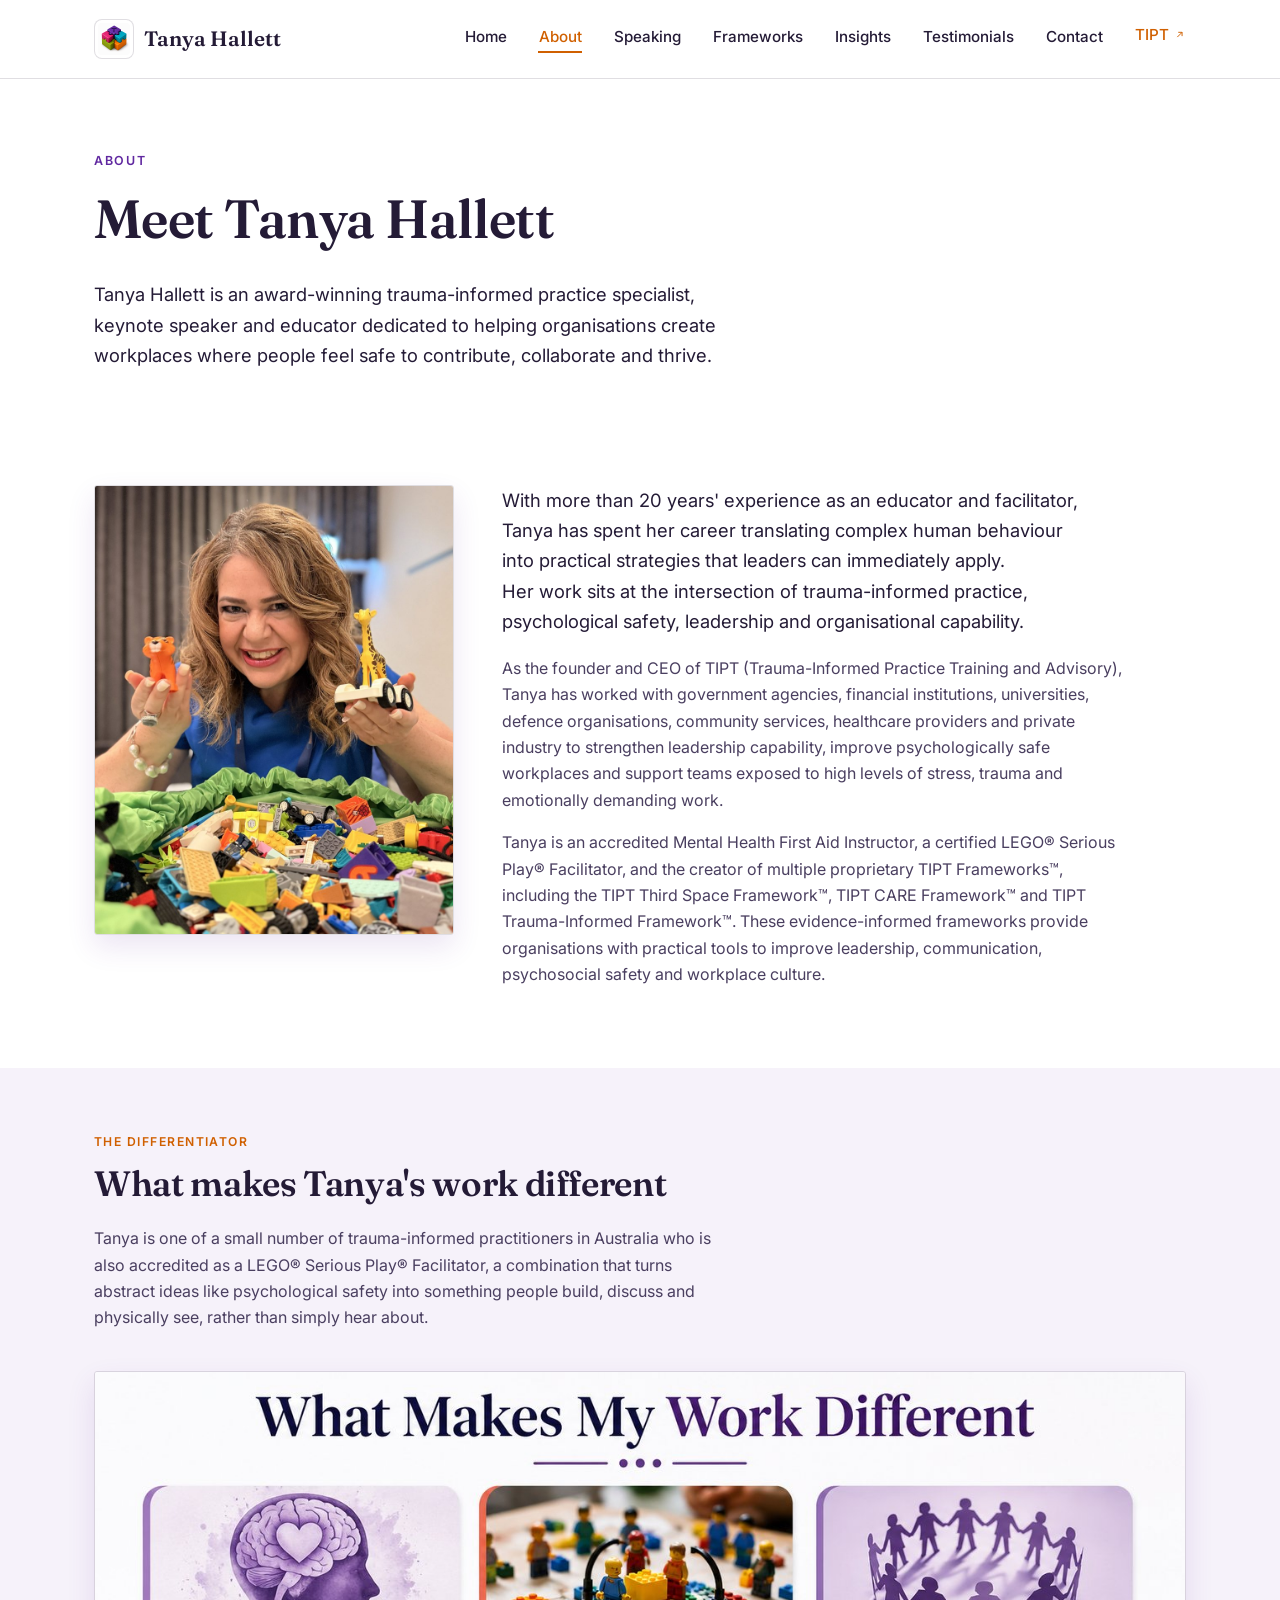
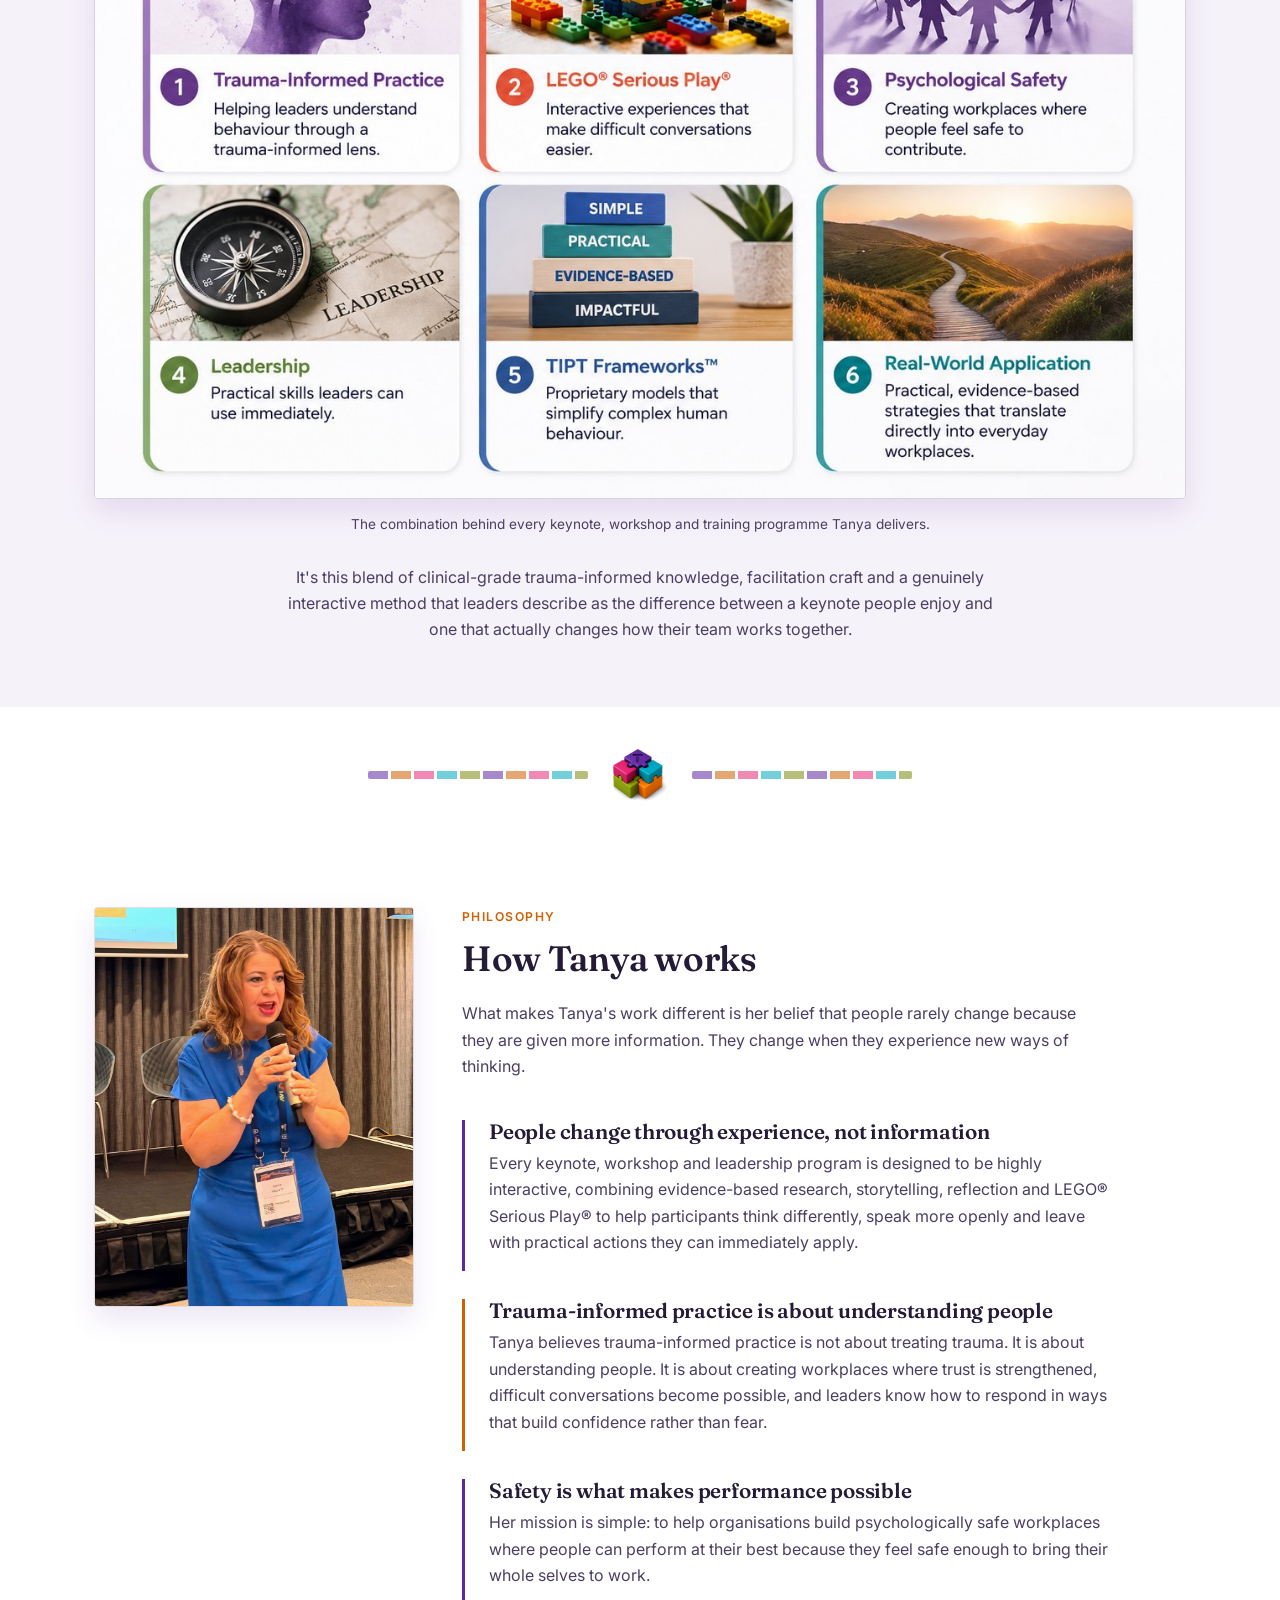
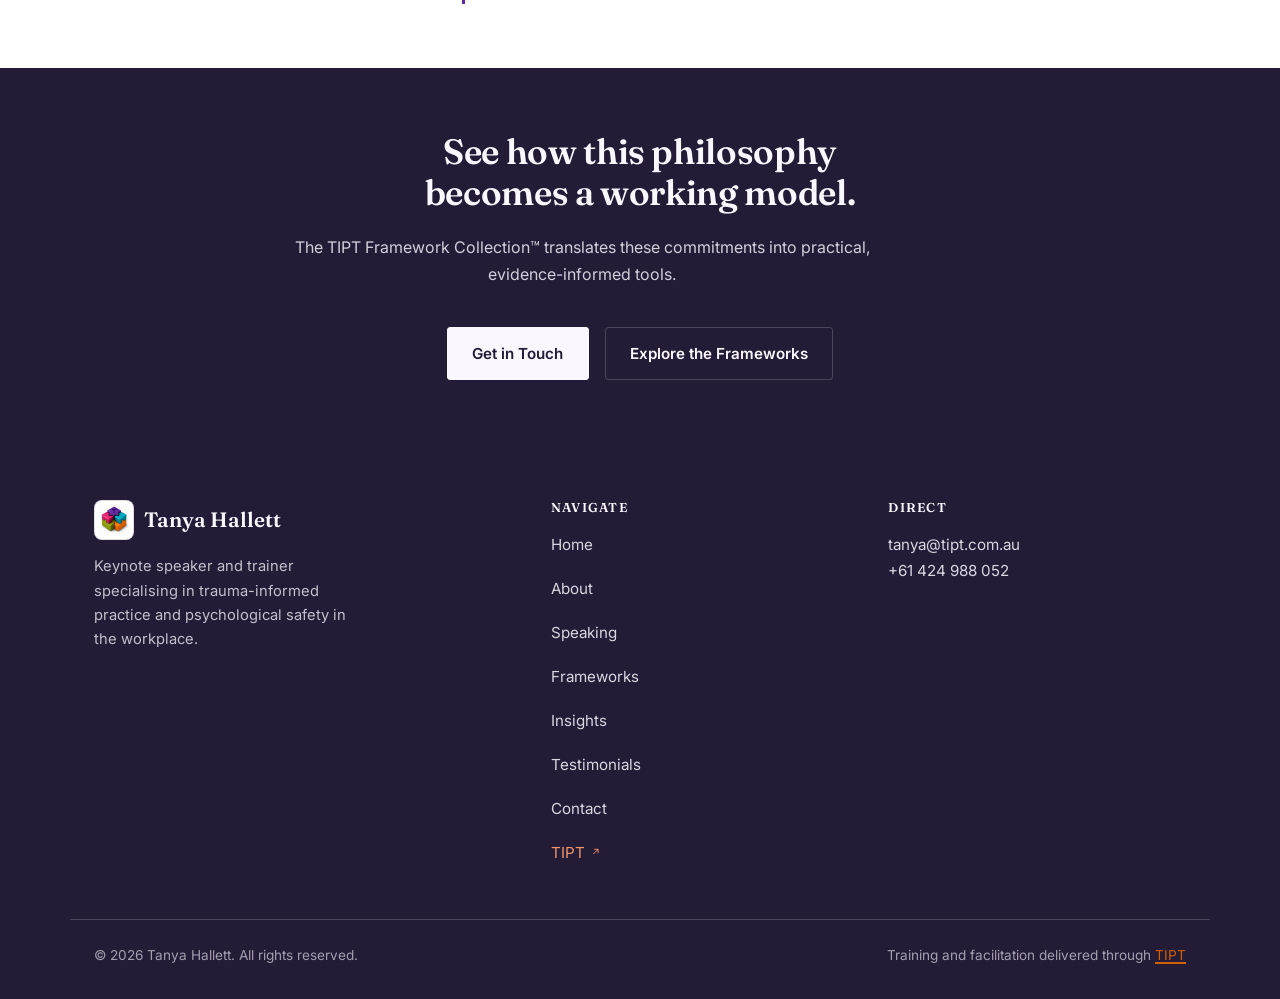
==== about.html @ c02bcf44 "Rename stylesheet to bust Cloudflare's edge cache reliably The ?v=N query-string cache-busting wasn'" ====
<!doctype html>
<html lang="en-AU">
<head>
<meta charset="UTF-8">
<meta name="viewport" content="width=device-width, initial-scale=1">
<title>About Tanya Hallett | Founder of TIPT Frameworks™</title>
<meta name="description" content="Meet Tanya Hallett, an award-winning trauma-informed practice specialist, keynote speaker and founder of TIPT (Trauma-Informed Practice Training and Advisory).">
<link rel="preconnect" href="https://fonts.googleapis.com">
<link rel="preconnect" href="https://fonts.gstatic.com" crossorigin>
<link href="https://fonts.googleapis.com/css2?family=Fraunces:opsz,wght@9..144,400;9..144,500;9..144,600;9..144,700&family=Inter:wght@400;500;600;700&display=swap" rel="stylesheet">
<link rel="stylesheet" href="css/style-v4.css">
</head>
<body>
<a class="skip-link" href="#main">Skip to main content</a>

<header class="site-header">
  <div class="container header-inner">
    <a href="index.html" class="logo">
      <img src="images/logo.png" alt="TIPT Frameworks logo" class="logo-mark" width="40" height="40">
      Tanya Hallett
    </a>
    <button class="nav-toggle" aria-expanded="false" aria-controls="primary-nav" aria-label="Toggle navigation menu">
      <span></span><span></span><span></span>
    </button>
    <nav class="primary-nav" id="primary-nav" aria-label="Primary">
      <ul>
        <li><a href="index.html">Home</a></li>
        <li><a href="about.html" class="active" aria-current="page">About</a></li>
        <li><a href="speaking.html">Speaking</a></li>
        <li><a href="frameworks.html">Frameworks</a></li>
        <li><a href="insights.html">Insights</a></li>
        <li><a href="testimonials.html">Testimonials</a></li>
        <li><a href="contact.html">Contact</a></li>
        <li><a href="https://tipt.com.au" target="_blank" rel="noopener noreferrer" class="external-link">TIPT
          <svg viewBox="0 0 24 24" fill="none" stroke="currentColor" stroke-width="2" aria-hidden="true"><path d="M7 17 17 7M9 7h8v8"/></svg>
        </a></li>
      </ul>
    </nav>
  </div>
  <div class="nav-backdrop"></div>
</header>

<main id="main">

  <section class="hero" style="padding-bottom: 2rem;">
    <div class="container">
      <span class="hero-eyebrow">About</span>
      <h1>Meet Tanya Hallett</h1>
      <p class="lede">Tanya Hallett is an award-winning trauma-informed practice specialist, keynote speaker and educator dedicated to helping organisations create workplaces where people feel safe to contribute, collaborate and thrive.</p>
    </div>
  </section>

  <section class="block">
    <div class="container">
      <div class="bio-grid">
        <img src="images/tanya-playful-lego.jpg" alt="Tanya Hallett smiling while holding LEGO figures during a workshop" class="headshot-photo">
        <div>
          <p class="lede">With more than 20 years' experience as an educator and facilitator, Tanya has spent her career translating complex human behaviour into practical strategies that leaders can immediately apply. Her work sits at the intersection of trauma-informed practice, psychological safety, leadership and organisational capability.</p>
          <p>As the founder and CEO of TIPT (Trauma-Informed Practice Training and Advisory), Tanya has worked with government agencies, financial institutions, universities, defence organisations, community services, healthcare providers and private industry to strengthen leadership capability, improve psychologically safe workplaces and support teams exposed to high levels of stress, trauma and emotionally demanding work.</p>
          <p>Tanya is an accredited Mental Health First Aid Instructor, a certified LEGO&reg; Serious Play&reg; Facilitator, and the creator of multiple proprietary TIPT Frameworks&trade;, including the TIPT Third Space Framework&trade;, TIPT CARE Framework&trade; and TIPT Trauma-Informed Framework&trade;. These evidence-informed frameworks provide organisations with practical tools to improve leadership, communication, psychosocial safety and workplace culture.</p>
        </div>
      </div>
    </div>
  </section>

  <section class="block panel">
    <div class="container">
      <div class="section-head">
        <span class="kicker">The Differentiator</span>
        <h2>What makes Tanya's work different</h2>
        <p>Tanya is one of a small number of trauma-informed practitioners in Australia who is also accredited as a LEGO&reg; Serious Play&reg; Facilitator, a combination that turns abstract ideas like psychological safety into something people build, discuss and physically see, rather than simply hear about.</p>
      </div>
      <figure class="differentiator-figure">
        <img src="images/what-makes-my-work-different.jpg" alt="Six differentiators of Tanya's work: trauma-informed practice, LEGO Serious Play, psychological safety, leadership, TIPT Frameworks, and real-world application.">
        <figcaption>The combination behind every keynote, workshop and training programme Tanya delivers.</figcaption>
      </figure>
      <p class="differentiator-note">It's this blend of clinical-grade trauma-informed knowledge, facilitation craft and a genuinely interactive method that leaders describe as the difference between a keynote people enjoy and one that actually changes how their team works together.</p>
    </div>
  </section>

  <div class="rings-divider" aria-hidden="true">
    <img src="images/logo-bricks.png" alt="" width="56" height="56" loading="lazy">
  </div>

  <section class="block">
    <div class="container">
      <div class="philosophy-grid">
        <img src="images/tanya-with-mic.jpg" alt="Tanya Hallett speaking into a microphone on stage at a conference" class="philosophy-photo">
        <div>
          <div class="section-head">
            <span class="kicker">Philosophy</span>
            <h2>How Tanya works</h2>
            <p>What makes Tanya's work different is her belief that people rarely change because they are given more information. They change when they experience new ways of thinking.</p>
          </div>
          <div class="principle-list">
            <div class="principle">
              <h3>People change through experience, not information</h3>
              <p>Every keynote, workshop and leadership program is designed to be highly interactive, combining evidence-based research, storytelling, reflection and LEGO&reg; Serious Play&reg; to help participants think differently, speak more openly and leave with practical actions they can immediately apply.</p>
            </div>
            <div class="principle orange">
              <h3>Trauma-informed practice is about understanding people</h3>
              <p>Tanya believes trauma-informed practice is not about treating trauma. It is about understanding people. It is about creating workplaces where trust is strengthened, difficult conversations become possible, and leaders know how to respond in ways that build confidence rather than fear.</p>
            </div>
            <div class="principle">
              <h3>Safety is what makes performance possible</h3>
              <p>Her mission is simple: to help organisations build psychologically safe workplaces where people can perform at their best because they feel safe enough to bring their whole selves to work.</p>
            </div>
          </div>
        </div>
      </div>
    </div>
  </section>

  <section class="block dark cta-band">
    <div class="container">
      <div class="section-head center">
        <h2>See how this philosophy becomes a working model.</h2>
        <p>The TIPT Framework Collection&trade; translates these commitments into practical, evidence-informed tools.</p>
      </div>
      <div class="cta-row">
        <a class="btn btn-on-dark" href="contact.html">Get in Touch</a>
        <a class="btn btn-outline-on-dark" href="frameworks.html">Explore the Frameworks</a>
      </div>
    </div>
  </section>

</main>

<footer class="site-footer">
  <div class="container footer-grid">
    <div class="footer-brand">
      <a href="index.html" class="logo">
        <img src="images/logo.png" alt="TIPT Frameworks logo" class="logo-mark" width="40" height="40">
        Tanya Hallett
      </a>
      <p>Keynote speaker and trainer specialising in trauma-informed practice and psychological safety in the workplace.</p>
    </div>
    <nav class="footer-nav" aria-label="Footer">
      <h4>Navigate</h4>
      <ul>
        <li><a href="index.html">Home</a></li>
        <li><a href="about.html">About</a></li>
        <li><a href="speaking.html">Speaking</a></li>
        <li><a href="frameworks.html">Frameworks</a></li>
        <li><a href="insights.html">Insights</a></li>
        <li><a href="testimonials.html">Testimonials</a></li>
        <li><a href="contact.html">Contact</a></li>
        <li><a href="https://tipt.com.au" target="_blank" rel="noopener noreferrer" class="external-link">TIPT
          <svg viewBox="0 0 24 24" fill="none" stroke="currentColor" stroke-width="2" aria-hidden="true"><path d="M7 17 17 7M9 7h8v8"/></svg>
        </a></li>
      </ul>
    </nav>
    <div class="footer-contact">
      <h4>Direct</h4>
      <p><a href="mailto:tanya@tipt.com.au">tanya@tipt.com.au</a><br><a href="tel:+61424988052">+61 424 988 052</a></p>
    </div>
  </div>
  <div class="container footer-bottom">
    <span>© 2026 Tanya Hallett. All rights reserved.</span>
    <span>Training and facilitation delivered through <a href="https://tipt.com.au" target="_blank" rel="noopener noreferrer" class="external-link">TIPT</a></span>
  </div>
</footer>

<script src="js/main.js"></script>
</body>
</html>
---- css/style-v4.css ----
/* ==========================================================================
   Tanya Hallett: design tokens & base
   ========================================================================== */

:root {
  --ink: #241B36;
  --ink-soft: #4A3F60;
  --paper: #FFFFFF;
  --panel: #F6F2FA;
  --purple: #6028A0;
  --purple-dark: #45197A;
  --orange: #D06000;
  --orange-dark: #A34C00;
  --pink: #E82878;
  --pink-dark: #B81D5D;
  --teal: #00A8C0;
  --teal-dark: #007A8C;
  --green: #7C8A0E;
  --green-dark: #5E6A0A;
  --on-dark-accent: #F0956A;
  --cream: #FAF7FF;
  --border: rgba(36, 27, 54, 0.14);
  --border-on-dark: rgba(250, 247, 255, 0.18);
  --shadow: 0 12px 28px rgba(96, 40, 160, 0.12);
  --radius: 3px;
  --max-width: 1140px;
  --font-display: 'Fraunces', Georgia, 'Times New Roman', serif;
  --font-body: 'Inter', -apple-system, BlinkMacSystemFont, 'Segoe UI', sans-serif;
  --speed: 180ms;
}

* , *::before, *::after { box-sizing: border-box; }

html { scroll-behavior: smooth; }

@media (prefers-reduced-motion: reduce) {
  html { scroll-behavior: auto; }
  * , *::before, *::after {
    animation-duration: 0.01ms !important;
    animation-iteration-count: 1 !important;
    transition-duration: 0.01ms !important;
    scroll-behavior: auto !important;
  }
}

body {
  margin: 0;
  background: var(--paper);
  color: var(--ink);
  font-family: var(--font-body);
  font-size: 1rem;
  line-height: 1.65;
  -webkit-font-smoothing: antialiased;
}

body.nav-open { overflow: hidden; }

h1, h2, h3, h4 {
  font-family: var(--font-display);
  font-weight: 600;
  line-height: 1.15;
  letter-spacing: -0.01em;
  margin: 0 0 0.6em;
  color: var(--ink);
}

h1 { font-size: clamp(2.1rem, 4.2vw, 3.4rem); font-weight: 600; }
h2 { font-size: clamp(1.6rem, 2.8vw, 2.2rem); }
h3 { font-size: 1.3rem; }
h4 { font-size: 1.05rem; }

p { margin: 0 0 1em; color: var(--ink-soft); max-width: 62ch; }
p.lede { font-size: 1.15rem; color: var(--ink); max-width: 58ch; }

.lede,
.hero p,
h1, h2, h3 {
  text-wrap: balance;
}

.urgency-banner p,
.topic-availability,
p.lede + p,
.cta-band p {
  text-wrap: pretty;
}

a { color: var(--purple); text-decoration-thickness: 1.5px; text-underline-offset: 2px; }
a:hover { color: var(--purple-dark); }

.cta-inline { white-space: nowrap; }

ul, ol { padding-left: 1.2em; color: var(--ink-soft); }
li { margin-bottom: 0.4em; }

img, svg { max-width: 100%; display: block; }

.container {
  max-width: var(--max-width);
  margin-inline: auto;
  padding-inline: 1.5rem;
}

/* Visible keyboard focus everywhere */
a:focus-visible,
button:focus-visible,
input:focus-visible,
textarea:focus-visible,
[tabindex]:focus-visible {
  outline: 3px solid var(--orange);
  outline-offset: 3px;
  border-radius: 2px;
}

.skip-link {
  position: absolute;
  left: -9999px;
  top: 0;
  background: var(--ink);
  color: var(--cream);
  padding: 0.75em 1.25em;
  z-index: 1000;
  border-radius: 0 0 var(--radius) 0;
}
.skip-link:focus {
  left: 0;
}

/* ==========================================================================
   Buttons
   ========================================================================== */

.btn {
  display: inline-flex;
  align-items: center;
  gap: 0.5em;
  font-family: var(--font-body);
  font-weight: 600;
  font-size: 0.95rem;
  padding: 0.85em 1.6em;
  border-radius: var(--radius);
  text-decoration: none;
  border: 1.5px solid transparent;
  cursor: pointer;
  transition: background var(--speed) ease, color var(--speed) ease, border-color var(--speed) ease, transform var(--speed) ease;
}
.btn:hover { transform: translateY(-1px); }

.btn-primary {
  background: var(--purple);
  color: var(--cream);
  border-color: var(--purple);
}
.btn-primary:hover { background: var(--purple-dark); color: var(--cream); border-color: var(--purple-dark); }

.btn-secondary {
  background: transparent;
  color: var(--ink);
  border-color: var(--ink);
}
.btn-secondary:hover { background: var(--ink); color: var(--cream); }

.btn.btn-on-dark {
  background: var(--cream);
  color: var(--ink);
  border-color: var(--cream);
}
.btn.btn-on-dark:hover { background: transparent; color: var(--cream); }

.btn-outline-on-dark {
  background: transparent;
  color: var(--cream);
  border-color: var(--border-on-dark);
}
.btn-outline-on-dark:hover { background: var(--border-on-dark); }

.cta-row { display: flex; flex-wrap: wrap; gap: 1rem; margin-top: 1.75rem; }

/* ==========================================================================
   Header / Nav
   ========================================================================== */

.site-header {
  position: sticky;
  top: 0;
  z-index: 200;
  background: var(--paper);
  border-bottom: 1px solid var(--border);
}

.header-inner {
  display: flex;
  align-items: center;
  justify-content: space-between;
  padding-block: 1.1rem;
  gap: 1rem;
}

.logo {
  font-family: var(--font-display);
  font-weight: 600;
  font-size: 1.3rem;
  color: var(--ink);
  text-decoration: none;
  display: flex;
  align-items: center;
  gap: 0.6rem;
}
.logo:hover { color: var(--purple); }
.logo-mark {
  width: 40px;
  height: 40px;
  flex-shrink: 0;
  background: #FFFFFF;
  border-radius: 8px;
  padding: 3px;
  border: 1px solid var(--border);
}

.primary-nav ul {
  display: flex;
  align-items: center;
  gap: 1.9rem;
  list-style: none;
  margin: 0;
  padding: 0;
}

.primary-nav a {
  color: var(--ink);
  text-decoration: none;
  font-weight: 500;
  font-size: 0.95rem;
  padding: 0.3rem 0.05rem;
  border-bottom: 2px solid transparent;
  transition: border-color var(--speed) ease, color var(--speed) ease;
}
.primary-nav a:hover,
.primary-nav a:focus-visible { border-bottom-color: var(--purple); }
.primary-nav a.active { border-bottom-color: var(--orange); color: var(--orange); }

.external-link {
  display: inline-flex !important;
  align-items: center;
  gap: 0.35em;
  color: var(--orange) !important;
}
.external-link:hover,
.external-link:focus-visible { border-bottom-color: var(--orange) !important; color: var(--orange-dark) !important; }
.external-link svg { width: 0.75em; height: 0.75em; }

.nav-toggle {
  display: none;
  flex-direction: column;
  justify-content: center;
  gap: 5px;
  width: 42px;
  height: 42px;
  background: transparent;
  border: 1.5px solid var(--border);
  border-radius: var(--radius);
  cursor: pointer;
  padding: 0;
}
.nav-toggle span {
  display: block;
  width: 20px;
  height: 2px;
  background: var(--ink);
  margin-inline: auto;
  transition: transform var(--speed) ease, opacity var(--speed) ease;
}
.nav-toggle[aria-expanded="true"] span:nth-child(1) { transform: translateY(7px) rotate(45deg); }
.nav-toggle[aria-expanded="true"] span:nth-child(2) { opacity: 0; }
.nav-toggle[aria-expanded="true"] span:nth-child(3) { transform: translateY(-7px) rotate(-45deg); }

@media (max-width: 860px) {
  .nav-toggle { display: flex; }

  .primary-nav {
    position: fixed;
    inset: 0 0 0 32%;
    z-index: 195;
    background: var(--ink);
    padding: 6rem 2rem 2rem;
    transform: translateX(100%);
    transition: transform var(--speed) ease;
    overflow-y: auto;
  }
  .primary-nav.is-open { transform: translateX(0); }

  .primary-nav ul {
    flex-direction: column;
    align-items: flex-start;
    gap: 1.5rem;
  }
  .primary-nav a { color: var(--cream); font-size: 1.15rem; }
  .primary-nav a.active { color: var(--orange); }
  .external-link { color: var(--on-dark-accent) !important; }

  .nav-backdrop {
    display: none;
    position: fixed;
    inset: 0;
    background: rgba(36, 27, 54, 0.4);
    z-index: 190;
  }
  .nav-backdrop.is-open { display: block; }
}

/* ==========================================================================
   Urgency banner
   ========================================================================== */

.urgency-banner {
  background: var(--orange);
  color: #fff;
}
.urgency-banner .container {
  padding-block: 0.75rem;
  text-align: center;
}
.urgency-banner p {
  margin: 0;
  font-size: 0.92rem;
  font-weight: 600;
}
.urgency-banner a {
  color: #fff;
  text-decoration: underline;
  text-underline-offset: 2px;
}
.urgency-banner a:hover { color: var(--cream); }

/* ==========================================================================
   Logo motif
   ========================================================================== */

.rings-divider {
  display: flex;
  align-items: center;
  justify-content: center;
  gap: 1.5rem;
  padding: 2.5rem 0;
}
.rings-divider::before,
.rings-divider::after {
  content: "";
  flex: 1 1 auto;
  max-width: 220px;
  height: 8px;
  border-radius: 2px;
  opacity: 0.55;
  background-image: repeating-linear-gradient(
    90deg,
    var(--purple) 0 20px,
    transparent 20px 23px,
    var(--orange) 23px 43px,
    transparent 43px 46px,
    var(--pink) 46px 66px,
    transparent 66px 69px,
    var(--teal) 69px 89px,
    transparent 89px 92px,
    var(--green) 92px 112px,
    transparent 112px 115px
  );
  background-size: 115px 8px;
}
.rings-divider img { width: 56px; height: 56px; object-fit: contain; flex-shrink: 0; }
@media (max-width: 640px) {
  .rings-divider::before, .rings-divider::after { max-width: 48px; }
}

.hero-logo {
  width: min(240px, 55vw);
  height: auto;
  margin-inline: auto;
}

.hero-photo {
  width: min(340px, 70vw);
  height: auto;
  aspect-ratio: 4 / 5;
  object-fit: cover;
  object-position: 50% 12%;
  border-radius: var(--radius);
  border: 1px solid var(--border);
  box-shadow: var(--shadow);
  margin-inline: auto;
}

/* ==========================================================================
   Hero
   ========================================================================== */

.hero {
  padding-block: 4.5rem 4rem;
}
.hero-grid {
  display: grid;
  grid-template-columns: 1.1fr 0.7fr;
  gap: 3rem;
  align-items: center;
}
.hero-eyebrow {
  text-transform: uppercase;
  letter-spacing: 0.14em;
  font-size: 0.78rem;
  font-weight: 600;
  color: var(--purple);
  margin-bottom: 1rem;
  display: block;
}
.hero h1 { margin-bottom: 0.55em; }

@media (max-width: 860px) {
  .hero-grid { grid-template-columns: 1fr; text-align: left; }
  .hero-logo { display: none; }
  .hero-photo { width: min(260px, 60vw); order: -1; }
}

/* ==========================================================================
   Sections & panels
   ========================================================================== */

section.block { padding-block: 4rem; }
.panel { background: var(--panel); }
.dark {
  background: var(--ink);
  color: var(--cream);
}
.dark h1, .dark h2, .dark h3, .dark h4 { color: var(--cream); }
.dark p { color: rgba(250, 247, 255, 0.82); }
.dark a { color: var(--cream); }

.section-head { max-width: 46rem; margin-bottom: 2.5rem; }
.section-head.center { margin-inline: auto; text-align: center; }
.kicker {
  text-transform: uppercase;
  letter-spacing: 0.12em;
  font-size: 0.76rem;
  font-weight: 600;
  color: var(--orange);
  display: block;
  margin-bottom: 0.75rem;
}
.dark .kicker { color: var(--on-dark-accent); }

/* ==========================================================================
   Cards & grids
   ========================================================================== */

.grid {
  display: grid;
  gap: 1.75rem;
}
.grid-3 { grid-template-columns: repeat(3, 1fr); }
.grid-2 { grid-template-columns: repeat(2, 1fr); }

.topics-footnote {
  margin-top: 2.25rem;
  padding-top: 1.75rem;
  border-top: 1px solid var(--border);
  color: var(--ink-soft);
}
@media (max-width: 860px) {
  .grid-3, .grid-2 { grid-template-columns: 1fr; }
}

.card {
  position: relative;
  background: var(--cream);
  border: 1px solid var(--border);
  border-top: 3px solid var(--purple);
  border-radius: var(--radius);
  padding: 1.9rem 1.75rem;
}

.card-badge {
  position: absolute;
  top: -0.7rem;
  right: 1.25rem;
  background: var(--orange);
  color: #fff;
  font-size: 0.7rem;
  font-weight: 700;
  text-transform: uppercase;
  letter-spacing: 0.05em;
  padding: 0.35em 0.85em;
  border-radius: 999px;
  box-shadow: var(--shadow);
}
.card h3 { margin-bottom: 0.5em; }
.card p:last-child { margin-bottom: 0; }
.card .tag {
  display: inline-block;
  font-size: 0.75rem;
  font-weight: 600;
  text-transform: uppercase;
  letter-spacing: 0.06em;
  color: var(--purple);
  background: rgba(96, 40, 160, 0.08);
  padding: 0.25em 0.65em;
  border-radius: 999px;
  margin-bottom: 0.9em;
}

.card-orange { border-top-color: var(--orange); }
.card-orange .tag { color: var(--orange); background: rgba(208, 96, 0, 0.09); }

.card-pink { border-top-color: var(--pink); }
.card-pink .tag { color: var(--pink-dark); background: rgba(232, 40, 120, 0.09); }

.card-teal { border-top-color: var(--teal); }
.card-teal .tag { color: var(--teal-dark); background: rgba(0, 168, 192, 0.1); }

.card-green { border-top-color: var(--green); }
.card-green .tag { color: var(--green-dark); background: rgba(124, 138, 14, 0.1); }

.card-link {
  display: inline-block;
  margin-top: 0.75rem;
  font-weight: 600;
  font-size: 0.92rem;
}

.card-links {
  display: flex;
  flex-wrap: wrap;
  align-items: center;
  gap: 0.4rem 1.1rem;
}
.card-links .card-link { margin-top: 0; }
.card-link-muted { color: var(--ink-soft); }
.card-link-muted:hover { color: var(--ink); }

/* ==========================================================================
   Testimonials
   ========================================================================== */

.testimonial-card {
  background: var(--cream);
  border: 1px solid var(--border);
  border-radius: var(--radius);
  padding: 2rem 1.9rem;
  display: flex;
  flex-direction: column;
}
.testimonial-quote {
  font-family: var(--font-display);
  font-size: 1.2rem;
  color: var(--ink);
  margin-bottom: 1.25rem;
  line-height: 1.5;
}
.testimonial-quote::before { content: "\201C"; color: var(--orange); }
.testimonial-quote::after { content: "\201D"; color: var(--orange); }
.testimonial-attribution { font-size: 0.9rem; color: var(--ink-soft); margin-top: auto; }
.testimonial-attribution strong { color: var(--ink); display: block; }
.placeholder-flag {
  font-size: 0.72rem;
  text-transform: uppercase;
  letter-spacing: 0.06em;
  color: var(--orange);
  font-weight: 700;
}

.press-row {
  display: flex;
  flex-wrap: wrap;
  gap: 1rem;
  margin-top: 1.5rem;
}
.press-chip {
  border: 1px solid var(--border);
  border-left: 3px solid var(--purple);
  border-radius: var(--radius);
  padding: 1.1rem 1.5rem;
  font-family: var(--font-display);
  font-weight: 600;
  color: var(--ink-soft);
  font-size: 1rem;
  background: var(--cream);
  box-shadow: 0 4px 10px rgba(36, 27, 54, 0.05);
}
.press-chip:nth-child(5n+2) { border-left-color: var(--orange); }
.press-chip:nth-child(5n+3) { border-left-color: var(--pink); }
.press-chip:nth-child(5n+4) { border-left-color: var(--teal); }
.press-chip:nth-child(5n+5) { border-left-color: var(--green); }

/* ==========================================================================
   Video embeds & media cards
   ========================================================================== */

.video-embed-wrap {
  max-width: 860px;
  margin: 0 auto;
}
.video-embed {
  position: relative;
  width: 100%;
  padding-top: 56.25%;
  border-radius: var(--radius);
  overflow: hidden;
  border: 1px solid var(--border);
  box-shadow: var(--shadow);
  background: #000;
}
.video-embed iframe {
  position: absolute;
  inset: 0;
  width: 100%;
  height: 100%;
  border: 0;
}

.video-facade {
  display: block;
  padding-inline: 0;
  padding-bottom: 0;
  margin: 0;
  font: inherit;
  text-align: inherit;
  color: inherit;
  appearance: none;
  cursor: pointer;
}
.video-facade img {
  position: absolute;
  inset: 0;
  width: 100%;
  height: 100%;
  object-fit: cover;
}
.video-facade .video-play svg { transition: transform var(--speed) ease; }
.video-facade:hover .video-play svg,
.video-facade:focus-visible .video-play svg { transform: scale(1.08); }

.video-grid {
  display: grid;
  grid-template-columns: repeat(3, 1fr);
  gap: 1.5rem;
  margin-top: 2.5rem;
}
@media (max-width: 860px) {
  .video-grid { grid-template-columns: repeat(2, 1fr); }
}
@media (max-width: 640px) {
  .video-grid { grid-template-columns: 1fr; }
}
.video-card {
  display: block;
  background: var(--cream);
  border: 1px solid var(--border);
  border-radius: var(--radius);
  overflow: hidden;
  text-decoration: none;
  transition: transform var(--speed) ease, box-shadow var(--speed) ease;
}
.video-card:hover {
  transform: translateY(-3px);
  box-shadow: var(--shadow);
}
.video-thumb {
  position: relative;
  display: block;
  aspect-ratio: 16 / 9;
  background: var(--panel);
}
.video-thumb img {
  width: 100%;
  height: 100%;
  object-fit: cover;
}
.video-play {
  position: absolute;
  inset: 0;
  display: flex;
  align-items: center;
  justify-content: center;
}
.video-play svg {
  width: 3rem;
  height: 3rem;
  color: #fff;
  filter: drop-shadow(0 2px 6px rgba(0, 0, 0, 0.45));
}
.video-info {
  display: block;
  padding: 1.1rem 1.25rem 1.3rem;
}
.video-source {
  display: block;
  font-size: 0.72rem;
  text-transform: uppercase;
  letter-spacing: 0.06em;
  color: var(--orange);
  font-weight: 700;
  margin-bottom: 0.4em;
}
.video-title {
  display: block;
  font-family: var(--font-display);
  font-weight: 600;
  color: var(--ink);
  font-size: 1.02rem;
  line-height: 1.3;
}

/* ==========================================================================
   About page bits
   ========================================================================== */

.bio-grid {
  display: grid;
  grid-template-columns: 360px minmax(0, 40rem);
  gap: 3rem;
  align-items: start;
}
.headshot-placeholder {
  aspect-ratio: 4 / 5;
  background: var(--panel);
  border: 1px dashed var(--border);
  border-radius: var(--radius);
  display: flex;
  align-items: center;
  justify-content: center;
  text-align: center;
  color: var(--ink-soft);
  font-size: 0.85rem;
  padding: 1rem;
}
.headshot-photo {
  width: 100%;
  aspect-ratio: 4 / 5;
  object-fit: cover;
  object-position: 50% 20%;
  border-radius: var(--radius);
  border: 1px solid var(--border);
  box-shadow: var(--shadow);
}
@media (max-width: 720px) {
  .bio-grid { grid-template-columns: 1fr; }
  .headshot-placeholder, .headshot-photo { max-width: 340px; }
}

.differentiator-figure {
  margin: 2rem auto 0;
}
.differentiator-figure.figure-compact {
  max-width: 440px;
}
.container > .differentiator-figure:first-child {
  margin-top: 0;
}
.differentiator-figure img {
  width: 100%;
  height: auto;
  border-radius: var(--radius);
  border: 1px solid var(--border);
  box-shadow: var(--shadow);
}
.differentiator-figure figcaption {
  margin-top: 0.9rem;
  font-size: 0.85rem;
  color: var(--ink-soft);
  text-align: center;
}
.differentiator-note {
  max-width: 46rem;
  margin: 1.75rem auto 0;
  text-align: center;
}

.philosophy-grid {
  display: grid;
  grid-template-columns: 320px 1fr;
  gap: 3rem;
  align-items: start;
}
.philosophy-photo {
  width: 100%;
  aspect-ratio: 4 / 5;
  object-fit: cover;
  object-position: 50% 20%;
  border-radius: var(--radius);
  border: 1px solid var(--border);
  box-shadow: var(--shadow);
  position: sticky;
  top: 6rem;
  z-index: 1;
}
@media (max-width: 860px) {
  .philosophy-grid { grid-template-columns: 1fr; }
  .philosophy-photo { max-width: 340px; position: static; }
}

.principle-list { display: grid; gap: 1.75rem; margin-top: 1.5rem; }
.principle {
  border-left: 3px solid var(--purple);
  padding-left: 1.5rem;
}
.principle.orange { border-left-color: var(--orange); }
.principle h3 { margin-bottom: 0.3em; }

/* ==========================================================================
   Speaking page: format table / audience
   ========================================================================== */

.format-card { display: flex; flex-direction: column; height: 100%; }
.format-meta {
  list-style: none;
  padding: 0;
  margin: 1rem 0 0;
  font-size: 0.9rem;
}
.format-meta li {
  display: flex;
  justify-content: space-between;
  gap: 1rem;
  padding: 0.5rem 0;
  border-top: 1px solid var(--border);
}
.format-meta li:first-child { border-top: none; }
.format-meta span:first-child { color: var(--ink-soft); }
.format-meta span:last-child { color: var(--ink); font-weight: 600; text-align: right; }

.audience-grid {
  display: grid;
  grid-template-columns: repeat(3, 1fr);
  gap: 1rem;
  list-style: none;
  padding: 0;
  margin: 0;
}
.audience-grid li {
  background: var(--cream);
  border: 1px solid var(--border);
  border-radius: var(--radius);
  padding: 1.1rem 1.25rem;
  color: var(--ink);
  font-weight: 500;
  margin: 0;
}
@media (max-width: 860px) {
  .audience-grid { grid-template-columns: repeat(2, 1fr); }
}

.discover-grid { grid-template-columns: repeat(2, 1fr); }
@media (max-width: 640px) {
  .discover-grid { grid-template-columns: 1fr; }
}

.topic-detail {
  scroll-margin-top: 6rem;
  max-width: 46rem;
}
.topic-detail + .topic-detail {
  margin-top: 3rem;
  padding-top: 3rem;
  border-top: 1px solid var(--border);
}
.topic-detail h3 { margin-bottom: 0.3em; }
.topic-detail h4 { margin-top: 1.75rem; margin-bottom: 0.75rem; }
.topic-enquire { margin-top: 2rem; }

.topic-availability {
  background: rgba(208, 96, 0, 0.08);
  border: 1px solid rgba(208, 96, 0, 0.35);
  border-left: 4px solid var(--orange);
  border-radius: var(--radius);
  padding: 0.9rem 1.1rem;
  font-weight: 600;
  color: var(--orange-dark);
  margin: 1.5rem 0;
}
.topic-availability a { color: var(--orange-dark); }
.topic-meta {
  text-transform: uppercase;
  letter-spacing: 0.08em;
  font-size: 0.76rem;
  font-weight: 600;
  color: var(--orange);
  margin-bottom: 0.6rem;
}
@media (max-width: 560px) {
  .audience-grid { grid-template-columns: 1fr; }
}

/* ==========================================================================
   Contact page
   ========================================================================== */

.contact-grid {
  display: grid;
  grid-template-columns: 1fr 1fr;
  gap: 3.5rem;
  align-items: start;
}
@media (max-width: 860px) {
  .contact-grid { grid-template-columns: 1fr; }
}

.direct-contact {
  background: var(--panel);
  border-radius: var(--radius);
  padding: 1.75rem;
  margin-top: 1.5rem;
}
.direct-contact a { font-weight: 600; }

form.contact-form {
  display: flex;
  flex-direction: column;
  gap: 1.4rem;
}
.field { display: flex; flex-direction: column; gap: 0.5rem; }
.field label { font-weight: 600; font-size: 0.92rem; color: var(--ink); }
.field input,
.field textarea {
  font-family: var(--font-body);
  font-size: 1rem;
  padding: 0.85em 1em;
  border: 1.5px solid var(--border);
  border-radius: var(--radius);
  background: var(--cream);
  color: var(--ink);
  resize: vertical;
}
.field input:focus-visible,
.field textarea:focus-visible {
  outline: 3px solid var(--orange);
  outline-offset: 2px;
  border-color: var(--purple);
}
.field textarea { min-height: 150px; }
.form-note {
  background: rgba(96, 40, 160, 0.1);
  border: 1px solid rgba(96, 40, 160, 0.25);
  color: var(--purple-dark);
  padding: 1rem 1.25rem;
  border-radius: var(--radius);
  font-weight: 500;
}
.form-note[hidden] { display: none; }
.topic-note {
  background: var(--panel);
  border: 1px solid var(--border);
  border-radius: var(--radius);
  padding: 0.85rem 1.1rem;
  font-size: 0.92rem;
  margin-bottom: 1.25rem;
}
.topic-note[hidden] { display: none; }
.topic-note a { font-weight: 600; }
.form-note.form-error {
  background: rgba(208, 96, 0, 0.1);
  border-color: rgba(208, 96, 0, 0.3);
  color: var(--orange-dark);
}

/* ==========================================================================
   CTA band
   ========================================================================== */

.cta-band {
  padding-block: 4rem;
  text-align: center;
}
.cta-band .section-head { margin-inline: auto; }
.cta-band .cta-row { justify-content: center; }

/* ==========================================================================
   Footer
   ========================================================================== */

.site-footer {
  background: var(--ink);
  color: var(--cream);
  padding-block: 3.5rem 2rem;
}
.footer-grid {
  display: grid;
  grid-template-columns: 1.4fr 1fr 1fr;
  gap: 2.5rem;
}
.footer-brand { display: flex; flex-direction: column; gap: 0.9rem; }
.footer-brand .logo { color: var(--cream); }
.footer-brand .logo:hover { color: var(--on-dark-accent); }
.footer-brand p { color: rgba(250, 247, 255, 0.75); font-size: 0.92rem; max-width: 30ch; }

.footer-nav h4, .footer-contact h4 {
  color: var(--cream);
  font-size: 0.8rem;
  text-transform: uppercase;
  letter-spacing: 0.1em;
  margin-bottom: 1rem;
}
.footer-nav ul { list-style: none; padding: 0; margin: 0; display: flex; flex-direction: column; gap: 0.7rem; }
.footer-nav a, .footer-contact a {
  color: rgba(250, 247, 255, 0.85);
  text-decoration: none;
  font-size: 0.95rem;
}
.footer-nav a:hover, .footer-contact a:hover { color: var(--cream); text-decoration: underline; }
.footer-nav .external-link { color: var(--on-dark-accent) !important; }

.footer-bottom {
  border-top: 1px solid var(--border-on-dark);
  margin-top: 3rem;
  padding-top: 1.5rem;
  display: flex;
  justify-content: space-between;
  flex-wrap: wrap;
  gap: 1rem;
  font-size: 0.85rem;
  color: rgba(250, 247, 255, 0.6);
}

@media (max-width: 720px) {
  .footer-grid { grid-template-columns: 1fr; gap: 2rem; }
}
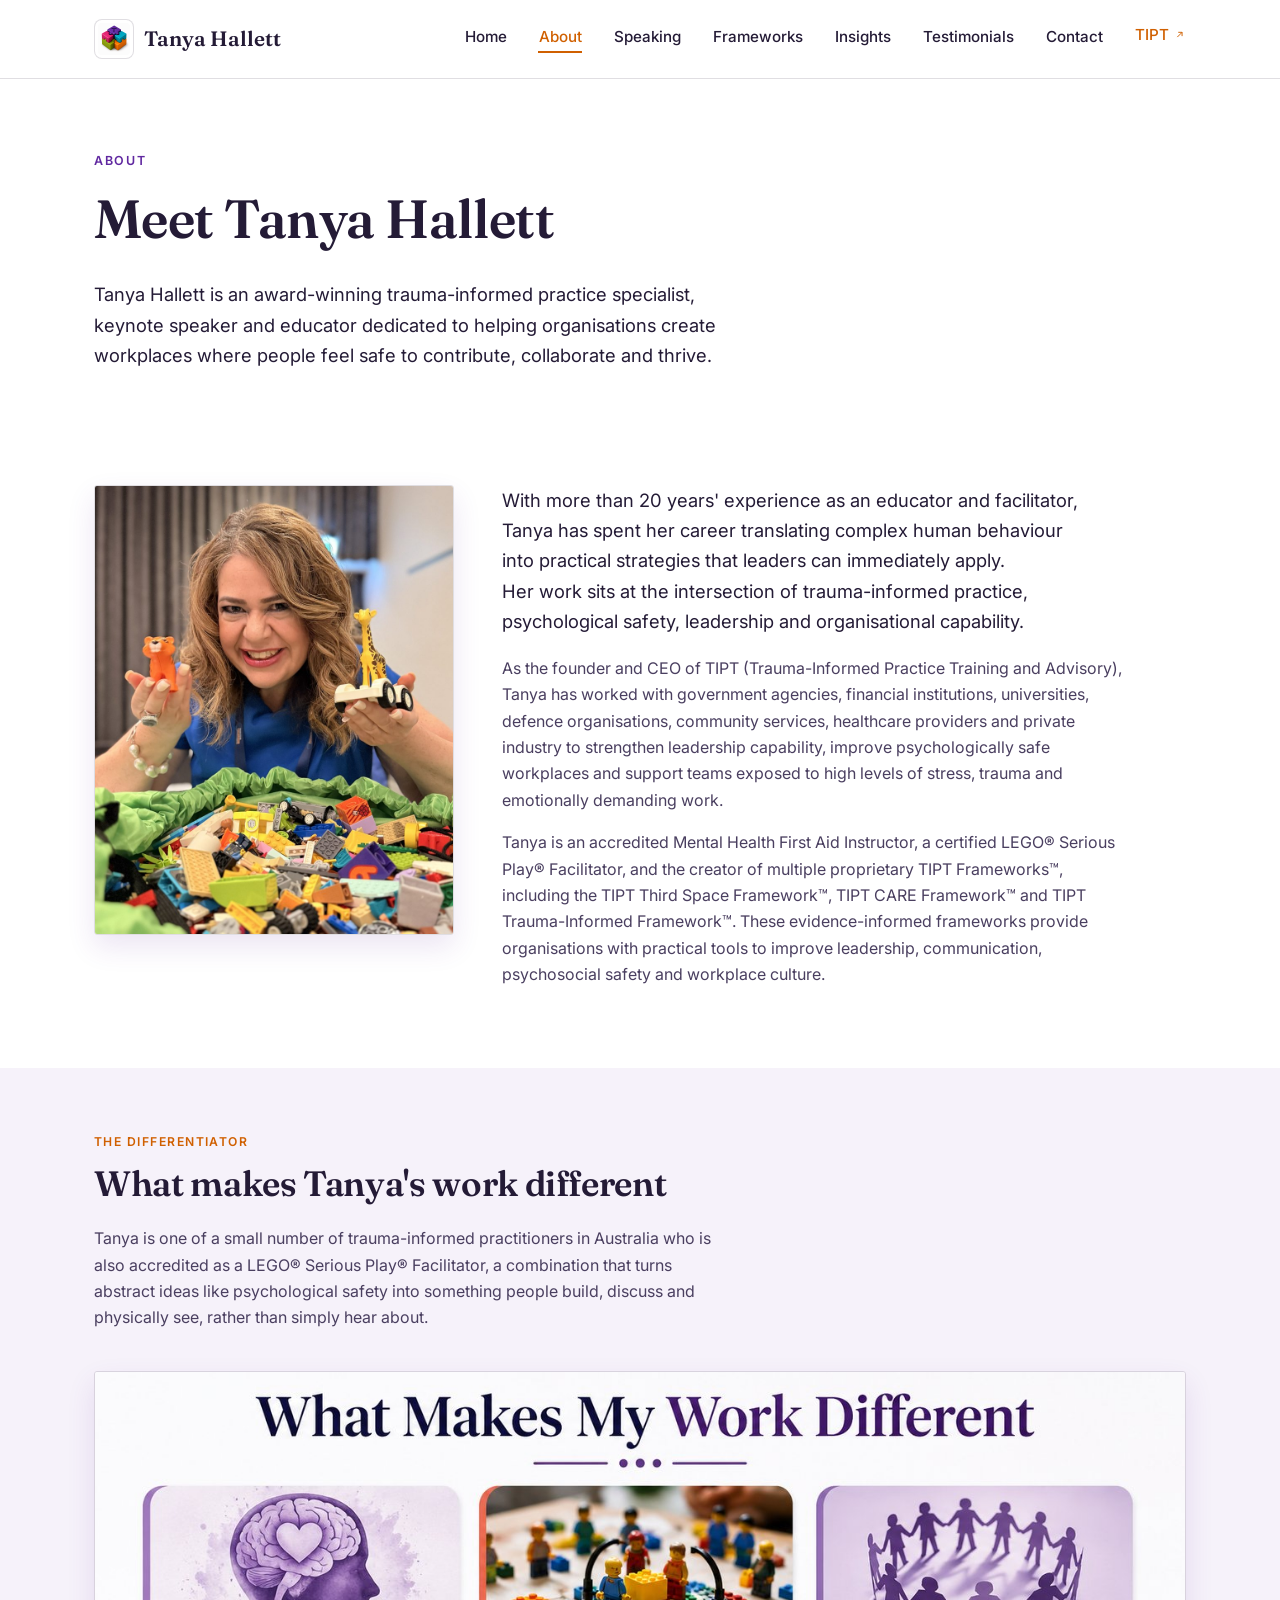
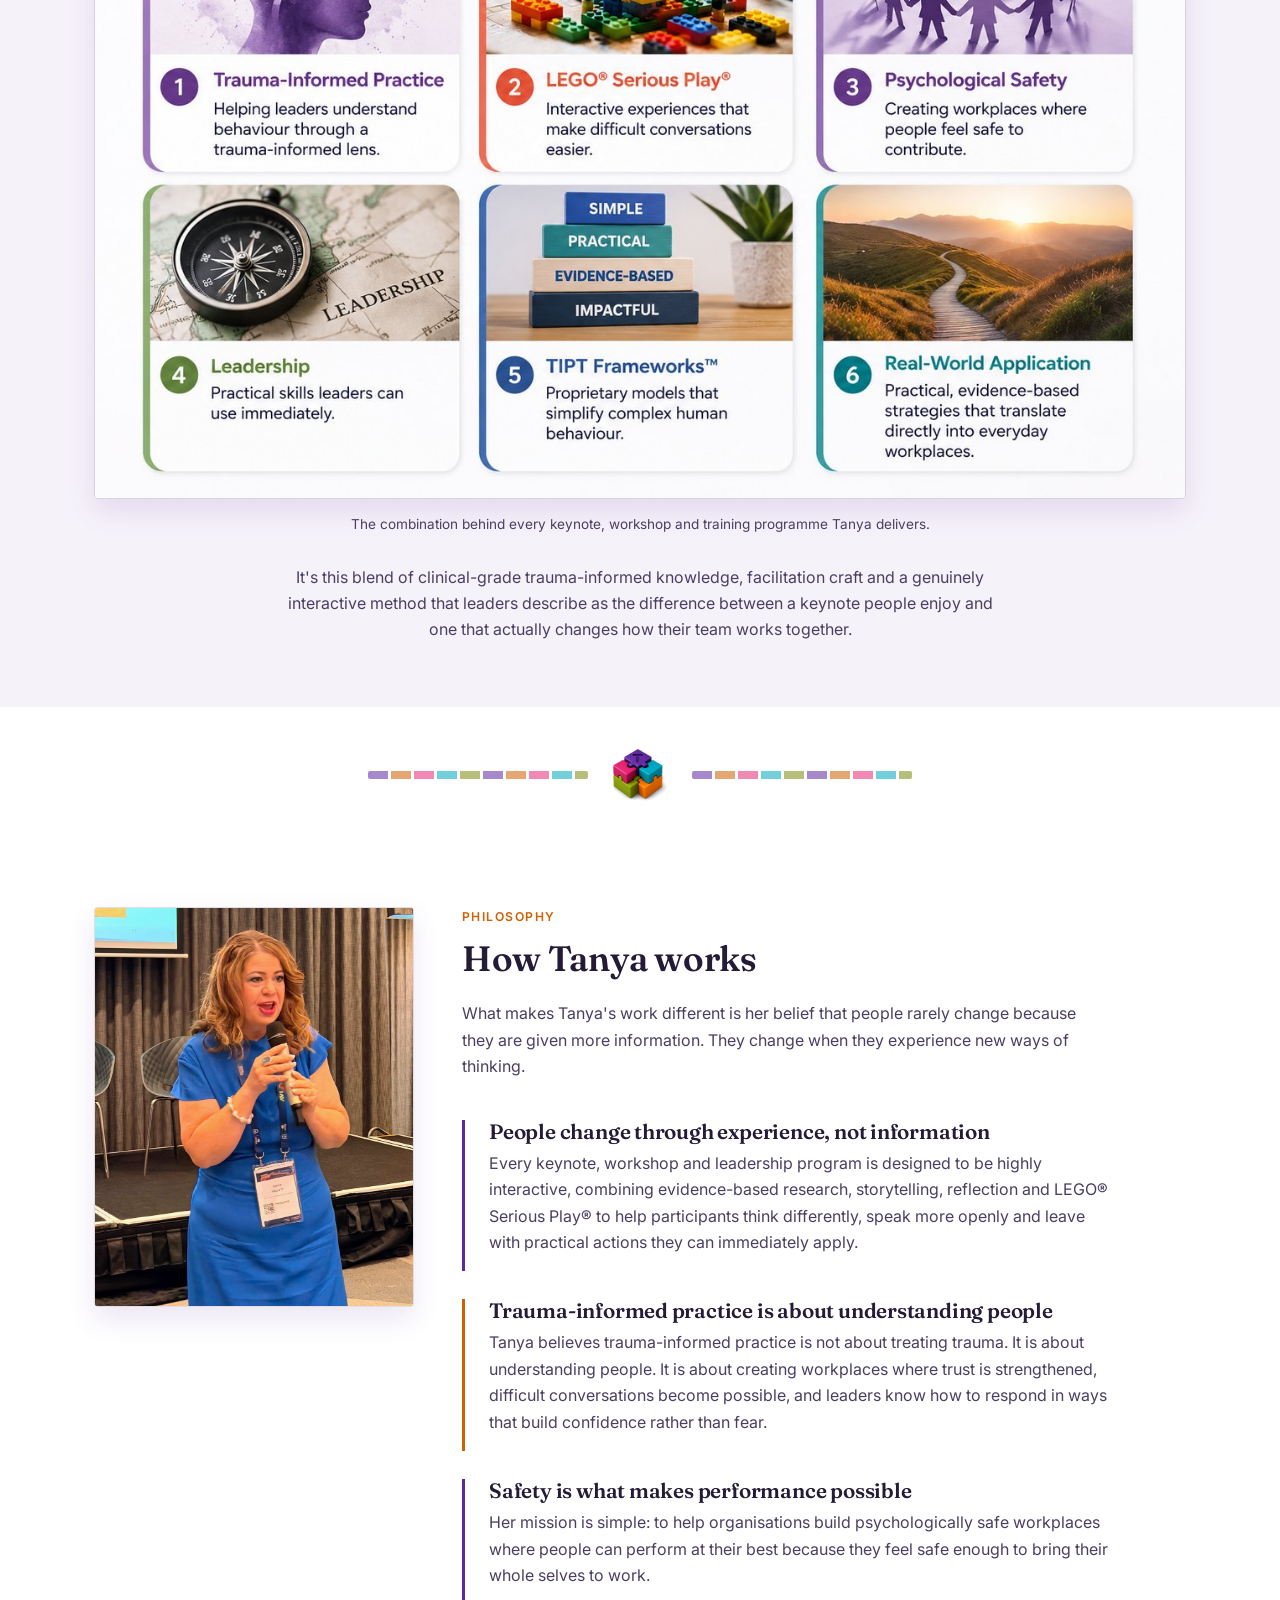
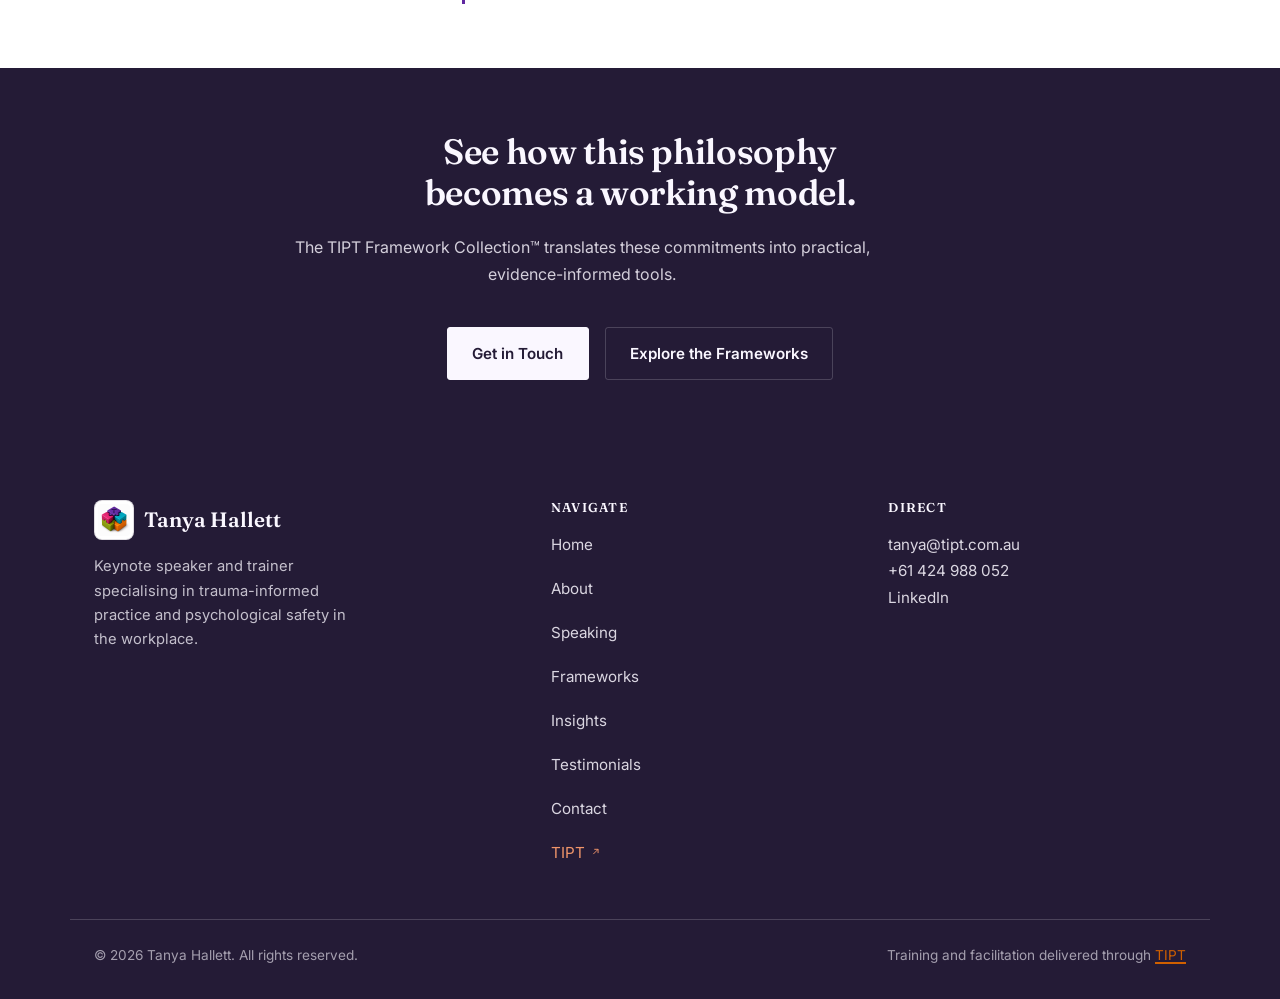
==== commit cd1a3dda: "Add LinkedIn to direct contact, correct response-time copy - Add LinkedIn (linkedin.com/in/tanya-hal" ====
--- a/about.html
+++ b/about.html
@@ -152,7 +152,7 @@
     </nav>
     <div class="footer-contact">
       <h4>Direct</h4>
-      <p><a href="mailto:tanya@tipt.com.au">tanya@tipt.com.au</a><br><a href="tel:+61424988052">+61 424 988 052</a></p>
+      <p><a href="mailto:tanya@tipt.com.au">tanya@tipt.com.au</a><br><a href="tel:+61424988052">+61 424 988 052</a><br><a href="https://www.linkedin.com/in/tanya-hallett" target="_blank" rel="noopener noreferrer">LinkedIn</a></p>
     </div>
   </div>
   <div class="container footer-bottom">
@@ -161,6 +161,6 @@
   </div>
 </footer>
 
-<script src="js/main.js"></script>
+<script src="js/main-v2.js"></script>
 </body>
 </html>
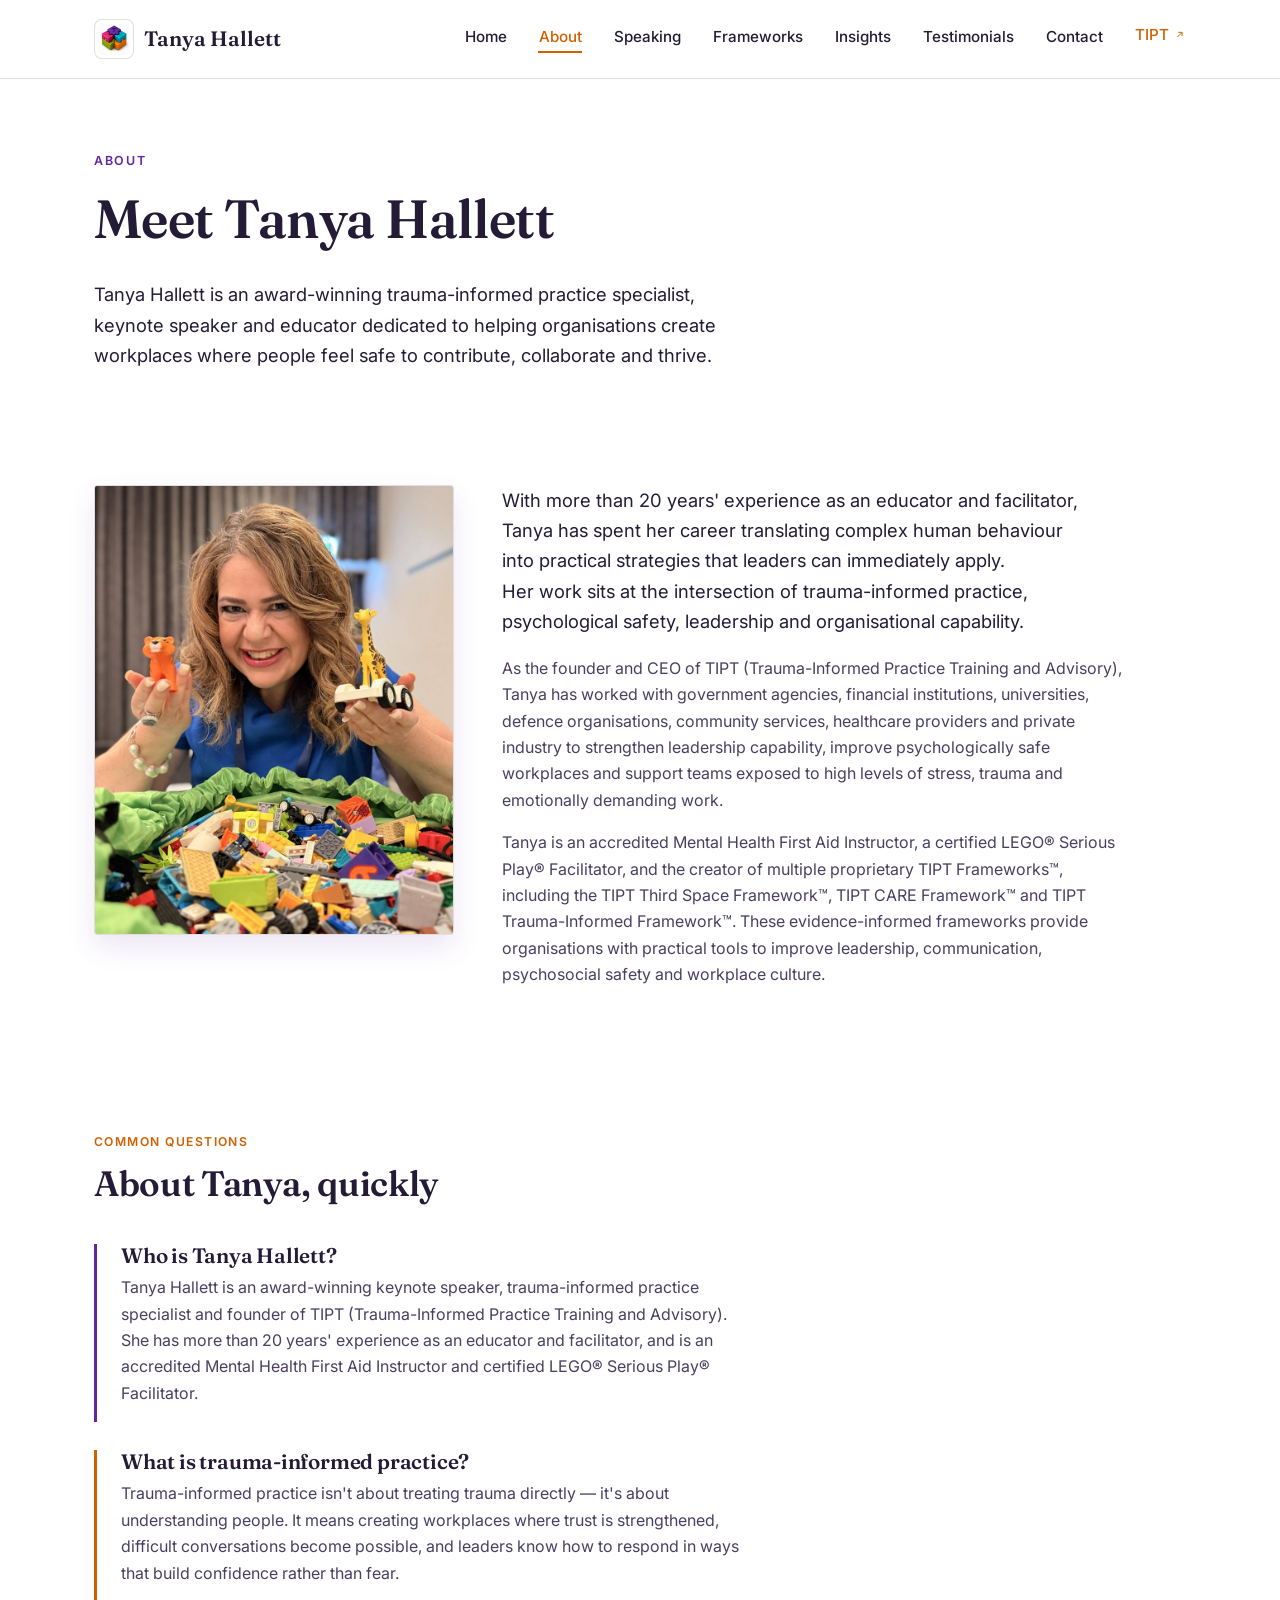
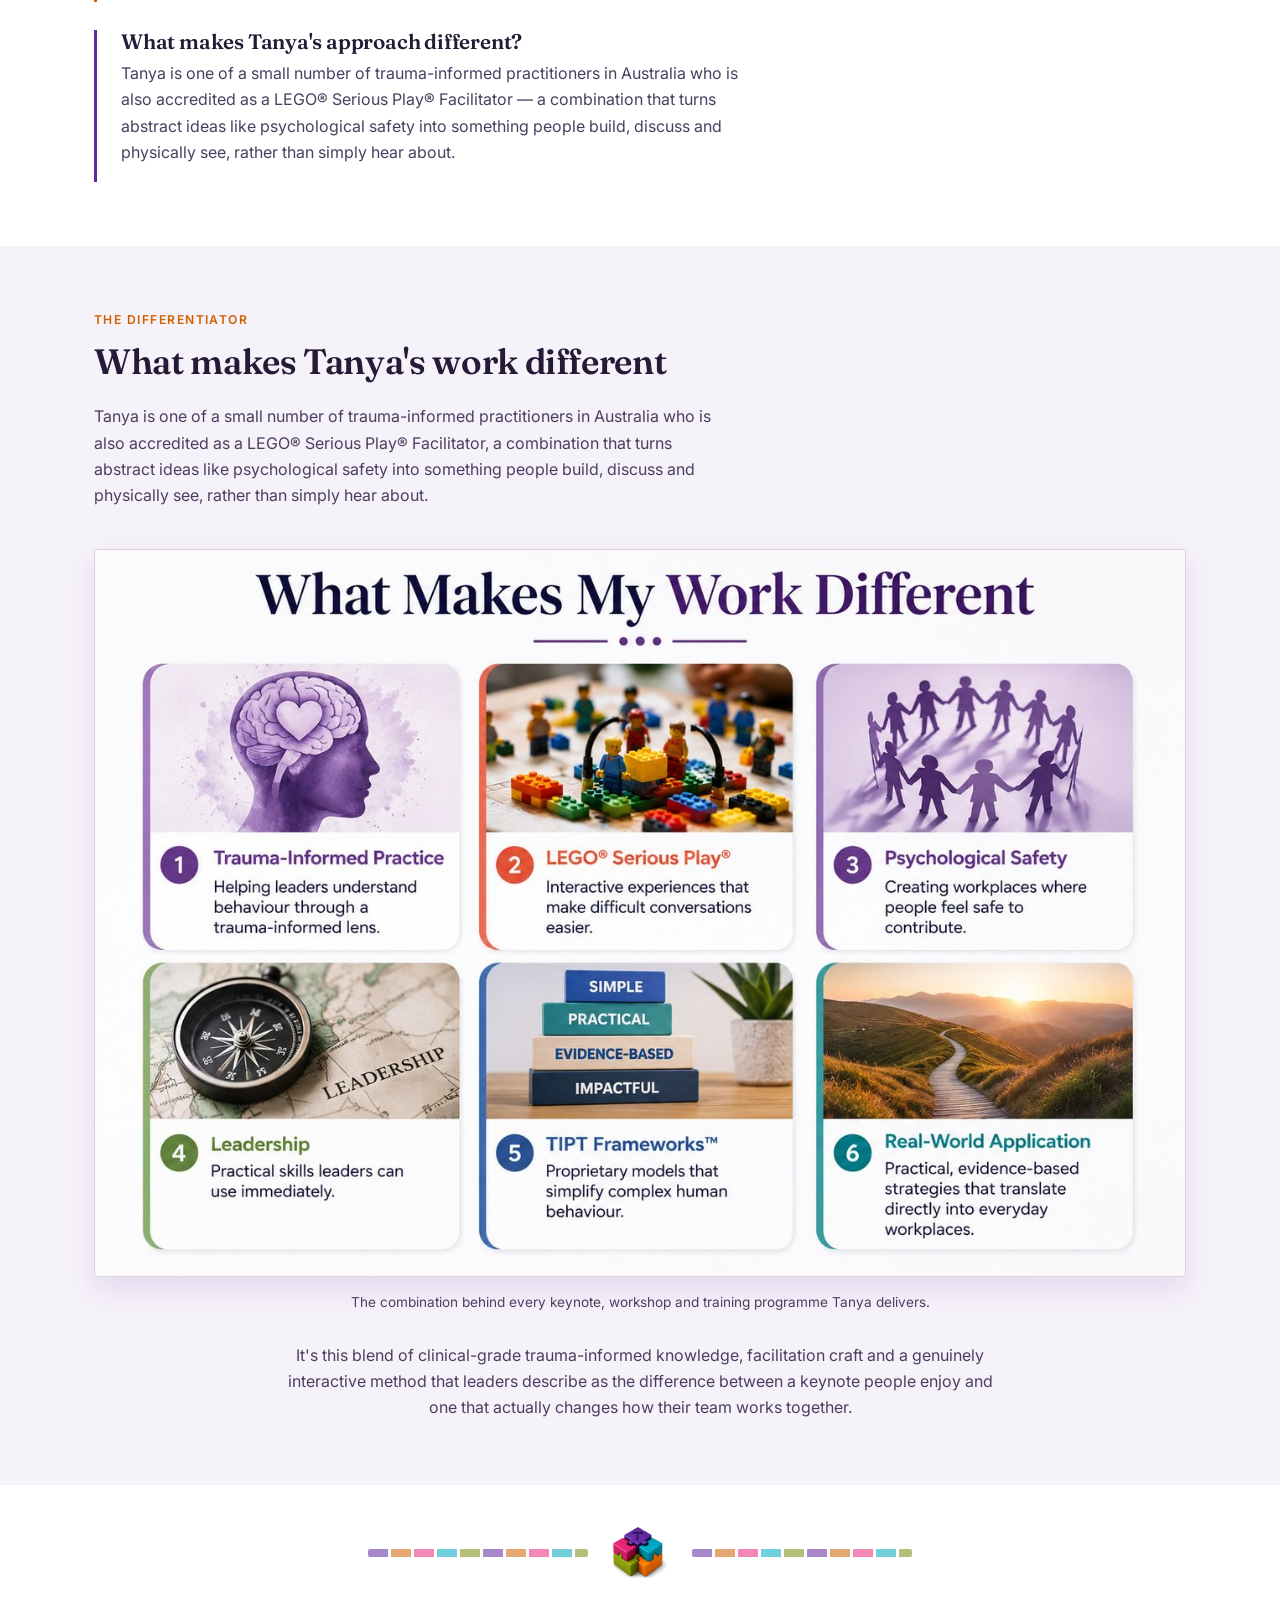
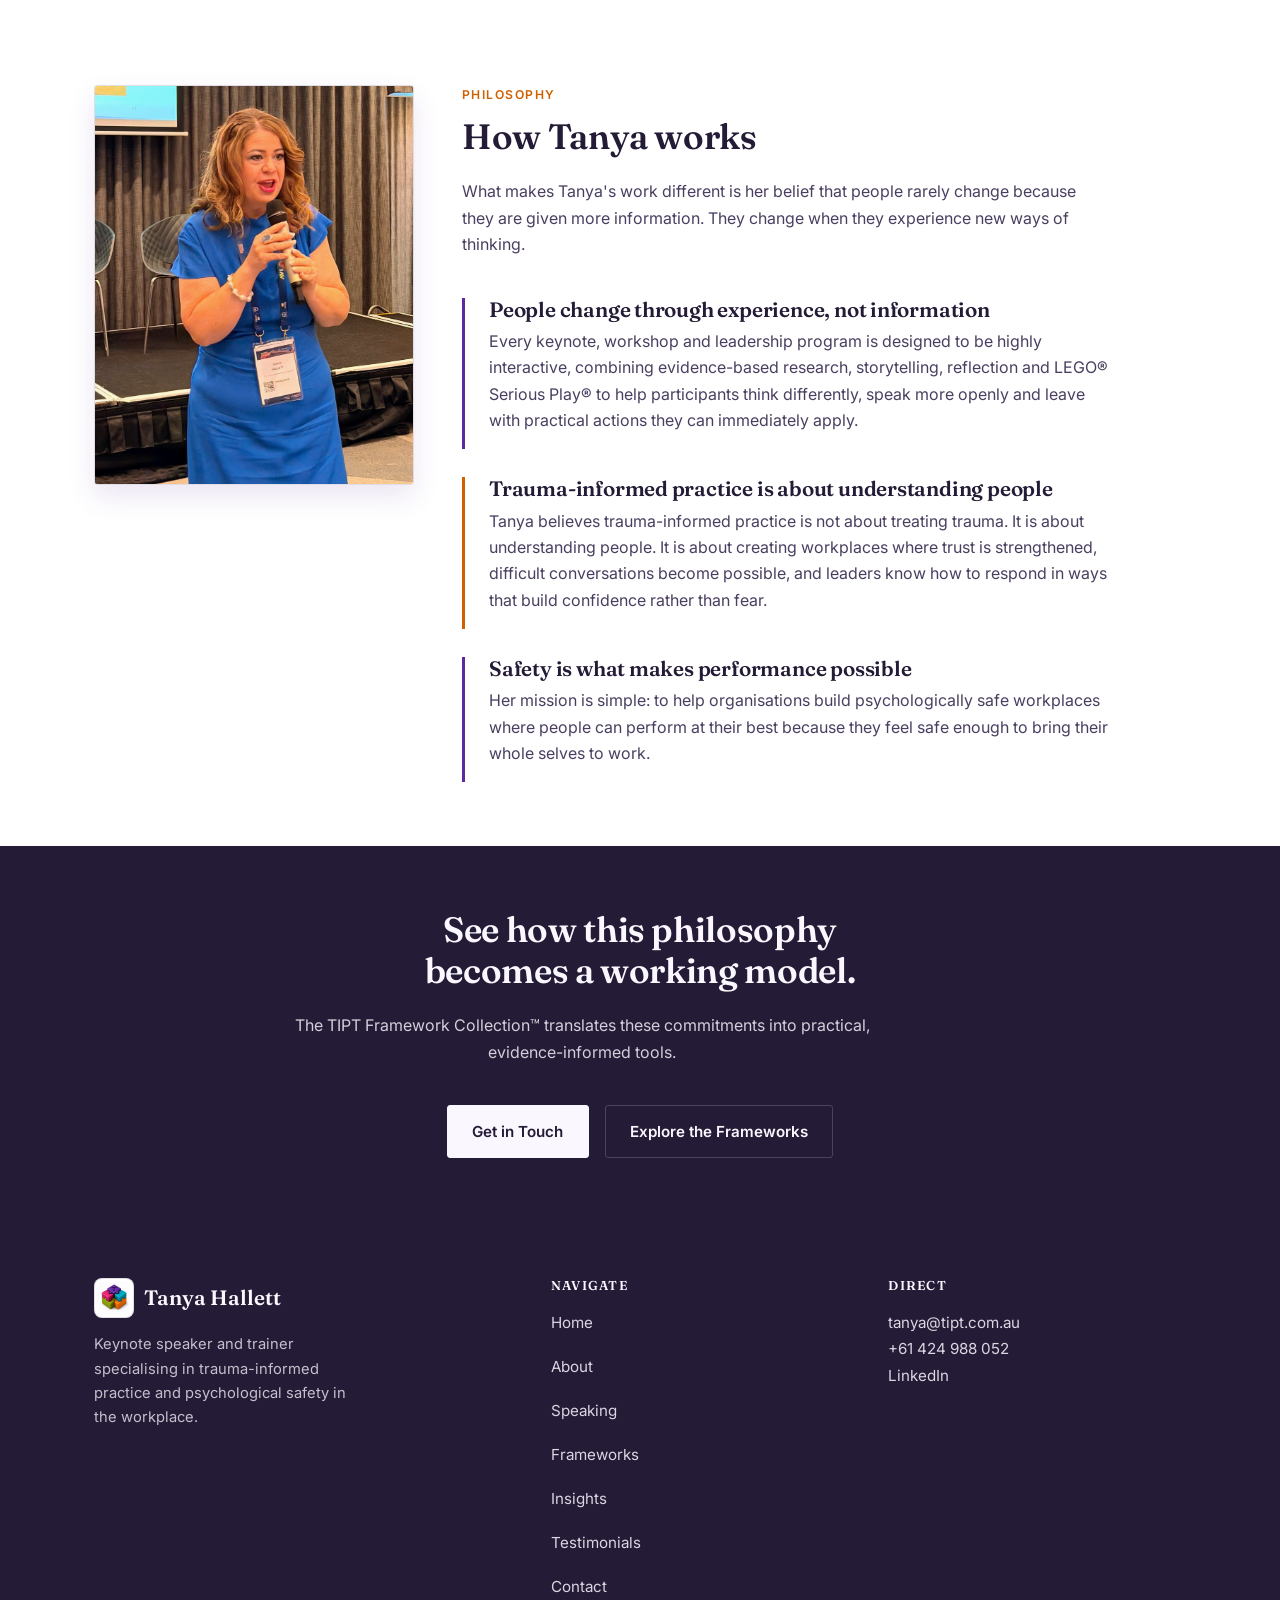
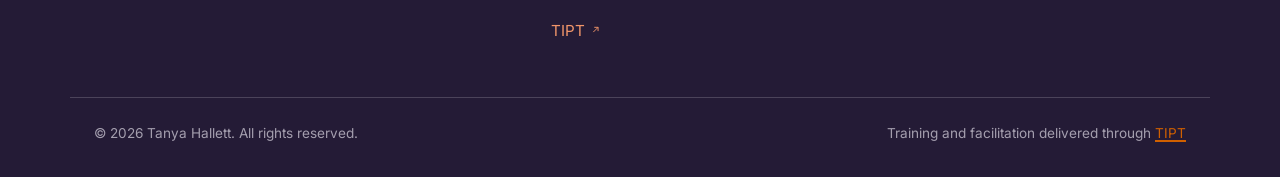
==== commit 7b640dee: "Sitewide SEO/AEO foundation pass Technical SEO foundations across all 7 pages, per reference/docs/ta" ====
--- a/about.html
+++ b/about.html
@@ -3,12 +3,75 @@
 <head>
 <meta charset="UTF-8">
 <meta name="viewport" content="width=device-width, initial-scale=1">
-<title>About Tanya Hallett | Founder of TIPT Frameworks™</title>
+<title>About Tanya Hallett | Keynote Speaker &amp; TIPT Founder</title>
 <meta name="description" content="Meet Tanya Hallett, an award-winning trauma-informed practice specialist, keynote speaker and founder of TIPT (Trauma-Informed Practice Training and Advisory).">
+<link rel="canonical" href="https://tanyahallett.com/about.html">
+<meta property="og:type" content="website">
+<meta property="og:site_name" content="Tanya Hallett">
+<meta property="og:title" content="About Tanya Hallett | Keynote Speaker &amp; TIPT Founder">
+<meta property="og:description" content="Meet Tanya Hallett, an award-winning trauma-informed practice specialist, keynote speaker and founder of TIPT (Trauma-Informed Practice Training and Advisory).">
+<meta property="og:url" content="https://tanyahallett.com/about.html">
+<meta property="og:image" content="https://tanyahallett.com/images/tanya-playful-lego.jpg">
+<meta name="twitter:card" content="summary_large_image">
+<meta name="twitter:title" content="About Tanya Hallett | Keynote Speaker &amp; TIPT Founder">
+<meta name="twitter:description" content="Meet Tanya Hallett, an award-winning trauma-informed practice specialist, keynote speaker and founder of TIPT (Trauma-Informed Practice Training and Advisory).">
+<meta name="twitter:image" content="https://tanyahallett.com/images/tanya-playful-lego.jpg">
 <link rel="preconnect" href="https://fonts.googleapis.com">
 <link rel="preconnect" href="https://fonts.gstatic.com" crossorigin>
 <link href="https://fonts.googleapis.com/css2?family=Fraunces:opsz,wght@9..144,400;9..144,500;9..144,600;9..144,700&family=Inter:wght@400;500;600;700&display=swap" rel="stylesheet">
 <link rel="stylesheet" href="css/style-v4.css">
+<script type="application/ld+json">
+{
+  "@context": "https://schema.org",
+  "@type": "Person",
+  "name": "Tanya Hallett",
+  "jobTitle": "Keynote Speaker & Founder, TIPT Frameworks™",
+  "description": "Tanya Hallett is an award-winning trauma-informed practice specialist, keynote speaker and educator with more than 20 years' experience, and founder of TIPT (Trauma-Informed Practice Training and Advisory).",
+  "url": "https://tanyahallett.com/about.html",
+  "image": "https://tanyahallett.com/images/tanya-playful-lego.jpg",
+  "sameAs": [
+    "https://www.linkedin.com/in/tanya-hallett",
+    "https://tipt.com.au"
+  ],
+  "worksFor": {
+    "@type": "Organization",
+    "name": "TIPT (Trauma-Informed Practice Training and Advisory)",
+    "url": "https://tipt.com.au"
+  }
+}
+</script>
+<script type="application/ld+json">
+{
+  "@context": "https://schema.org",
+  "@type": "FAQPage",
+  "mainEntity": [
+    {
+      "@type": "Question",
+      "name": "Who is Tanya Hallett?",
+      "acceptedAnswer": {
+        "@type": "Answer",
+        "text": "Tanya Hallett is an award-winning keynote speaker, trauma-informed practice specialist and founder of TIPT (Trauma-Informed Practice Training and Advisory). She has more than 20 years' experience as an educator and facilitator, and is an accredited Mental Health First Aid Instructor and certified LEGO Serious Play Facilitator."
+      }
+    },
+    {
+      "@type": "Question",
+      "name": "What is trauma-informed practice?",
+      "acceptedAnswer": {
+        "@type": "Answer",
+        "text": "Trauma-informed practice isn't about treating trauma directly — it's about understanding people. It means creating workplaces where trust is strengthened, difficult conversations become possible, and leaders know how to respond in ways that build confidence rather than fear."
+      }
+    },
+    {
+      "@type": "Question",
+      "name": "What makes Tanya's approach different?",
+      "acceptedAnswer": {
+        "@type": "Answer",
+        "text": "Tanya is one of a small number of trauma-informed practitioners in Australia who is also accredited as a LEGO Serious Play Facilitator — a combination that turns abstract ideas like psychological safety into something people build, discuss and physically see, rather than simply hear about."
+      }
+    }
+  ]
+}
+</script>
 </head>
 <body>
 <a class="skip-link" href="#main">Skip to main content</a>
@@ -53,7 +116,7 @@
   <section class="block">
     <div class="container">
       <div class="bio-grid">
-        <img src="images/tanya-playful-lego.jpg" alt="Tanya Hallett smiling while holding LEGO figures during a workshop" class="headshot-photo">
+        <img src="images/tanya-playful-lego.jpg" alt="Tanya Hallett smiling while holding LEGO figures during a workshop" class="headshot-photo" loading="lazy">
         <div>
           <p class="lede">With more than 20 years' experience as an educator and facilitator, Tanya has spent her career translating complex human behaviour into practical strategies that leaders can immediately apply. Her work sits at the intersection of trauma-informed practice, psychological safety, leadership and organisational capability.</p>
           <p>As the founder and CEO of TIPT (Trauma-Informed Practice Training and Advisory), Tanya has worked with government agencies, financial institutions, universities, defence organisations, community services, healthcare providers and private industry to strengthen leadership capability, improve psychologically safe workplaces and support teams exposed to high levels of stress, trauma and emotionally demanding work.</p>
@@ -63,6 +126,29 @@
     </div>
   </section>
 
+  <section class="block" id="faq">
+    <div class="container">
+      <div class="section-head">
+        <span class="kicker">Common Questions</span>
+        <h2>About Tanya, quickly</h2>
+      </div>
+      <div class="principle-list">
+        <div class="principle">
+          <h3>Who is Tanya Hallett?</h3>
+          <p>Tanya Hallett is an award-winning keynote speaker, trauma-informed practice specialist and founder of TIPT (Trauma-Informed Practice Training and Advisory). She has more than 20 years' experience as an educator and facilitator, and is an accredited Mental Health First Aid Instructor and certified LEGO&reg; Serious Play&reg; Facilitator.</p>
+        </div>
+        <div class="principle orange">
+          <h3>What is trauma-informed practice?</h3>
+          <p>Trauma-informed practice isn't about treating trauma directly &mdash; it's about understanding people. It means creating workplaces where trust is strengthened, difficult conversations become possible, and leaders know how to respond in ways that build confidence rather than fear.</p>
+        </div>
+        <div class="principle">
+          <h3>What makes Tanya's approach different?</h3>
+          <p>Tanya is one of a small number of trauma-informed practitioners in Australia who is also accredited as a LEGO&reg; Serious Play&reg; Facilitator &mdash; a combination that turns abstract ideas like psychological safety into something people build, discuss and physically see, rather than simply hear about.</p>
+        </div>
+      </div>
+    </div>
+  </section>
+
   <section class="block panel">
     <div class="container">
       <div class="section-head">
@@ -71,7 +157,7 @@
         <p>Tanya is one of a small number of trauma-informed practitioners in Australia who is also accredited as a LEGO&reg; Serious Play&reg; Facilitator, a combination that turns abstract ideas like psychological safety into something people build, discuss and physically see, rather than simply hear about.</p>
       </div>
       <figure class="differentiator-figure">
-        <img src="images/what-makes-my-work-different.jpg" alt="Six differentiators of Tanya's work: trauma-informed practice, LEGO Serious Play, psychological safety, leadership, TIPT Frameworks, and real-world application.">
+        <img src="images/what-makes-my-work-different.jpg" alt="Six differentiators of Tanya's work: trauma-informed practice, LEGO Serious Play, psychological safety, leadership, TIPT Frameworks, and real-world application." loading="lazy">
         <figcaption>The combination behind every keynote, workshop and training programme Tanya delivers.</figcaption>
       </figure>
       <p class="differentiator-note">It's this blend of clinical-grade trauma-informed knowledge, facilitation craft and a genuinely interactive method that leaders describe as the difference between a keynote people enjoy and one that actually changes how their team works together.</p>
@@ -85,7 +171,7 @@
   <section class="block">
     <div class="container">
       <div class="philosophy-grid">
-        <img src="images/tanya-with-mic.jpg" alt="Tanya Hallett speaking into a microphone on stage at a conference" class="philosophy-photo">
+        <img src="images/tanya-with-mic.jpg" alt="Tanya Hallett speaking into a microphone on stage at a conference" class="philosophy-photo" loading="lazy">
         <div>
           <div class="section-head">
             <span class="kicker">Philosophy</span>
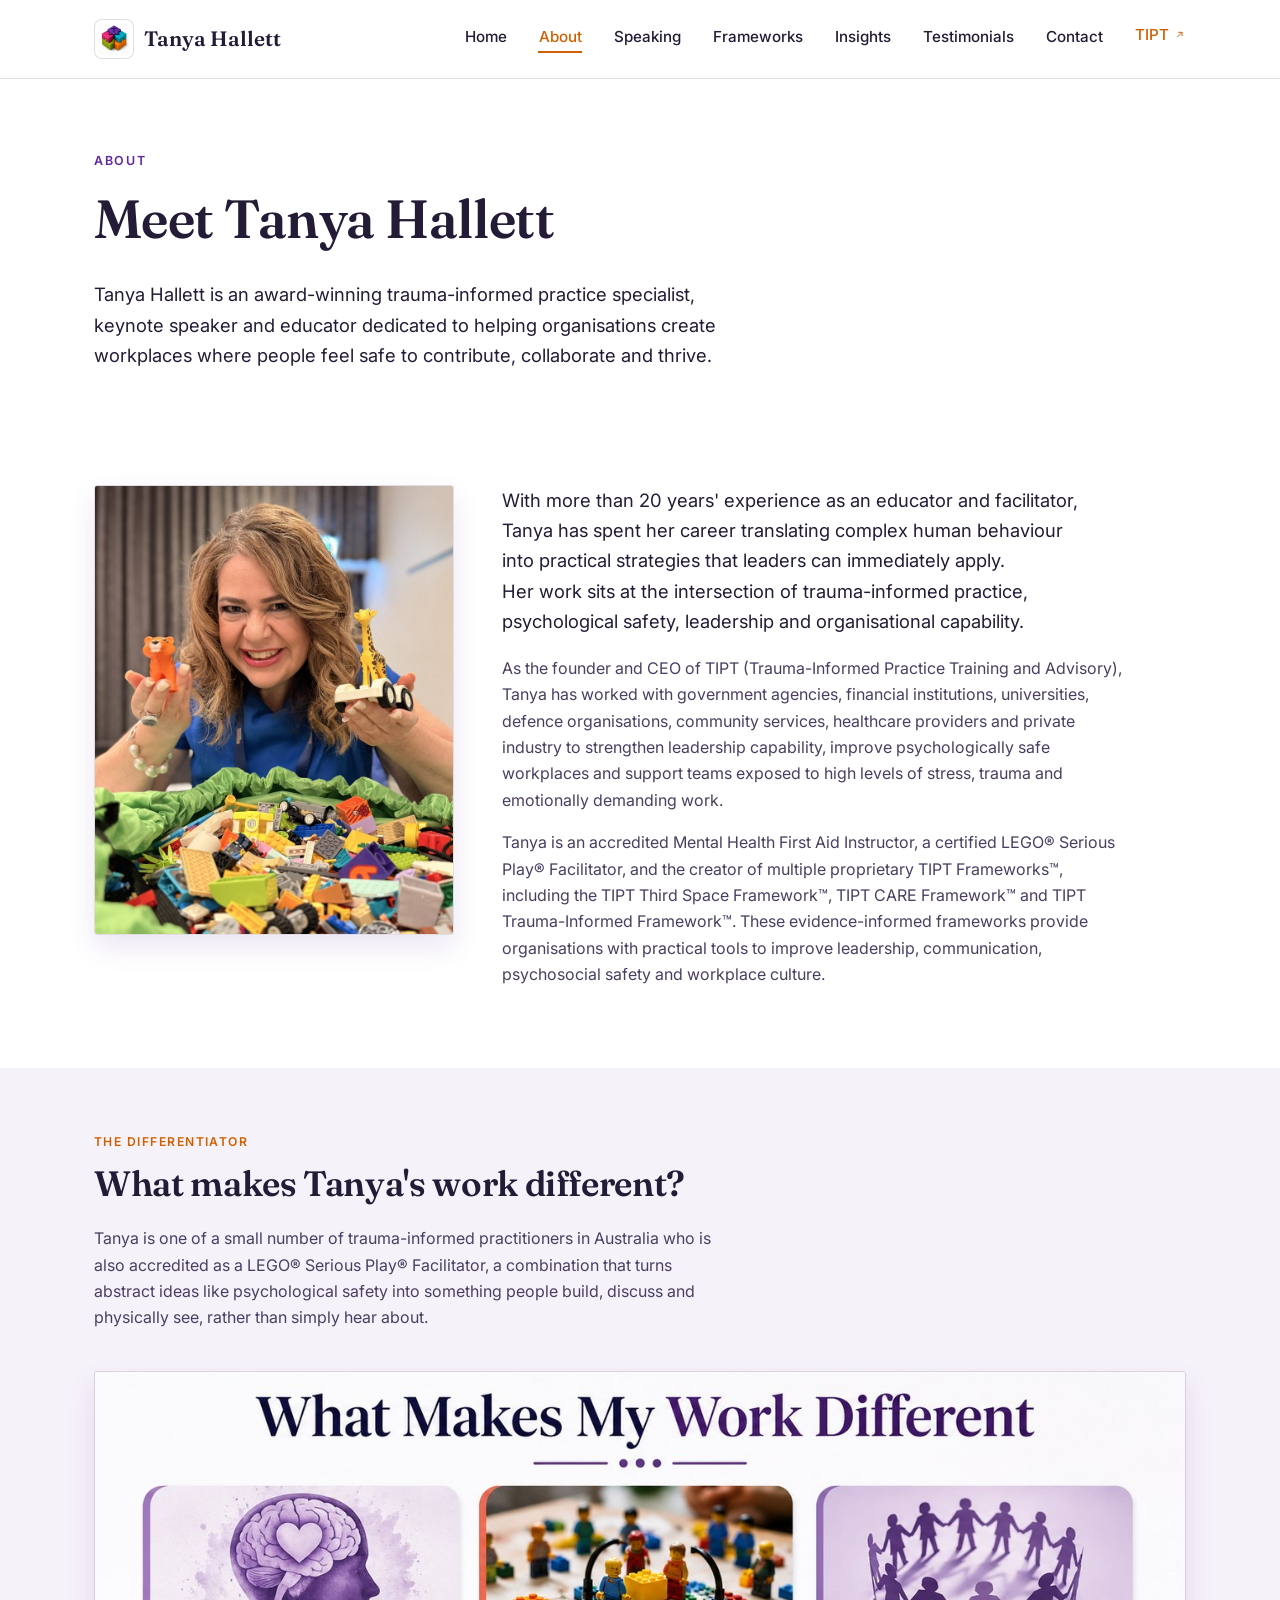
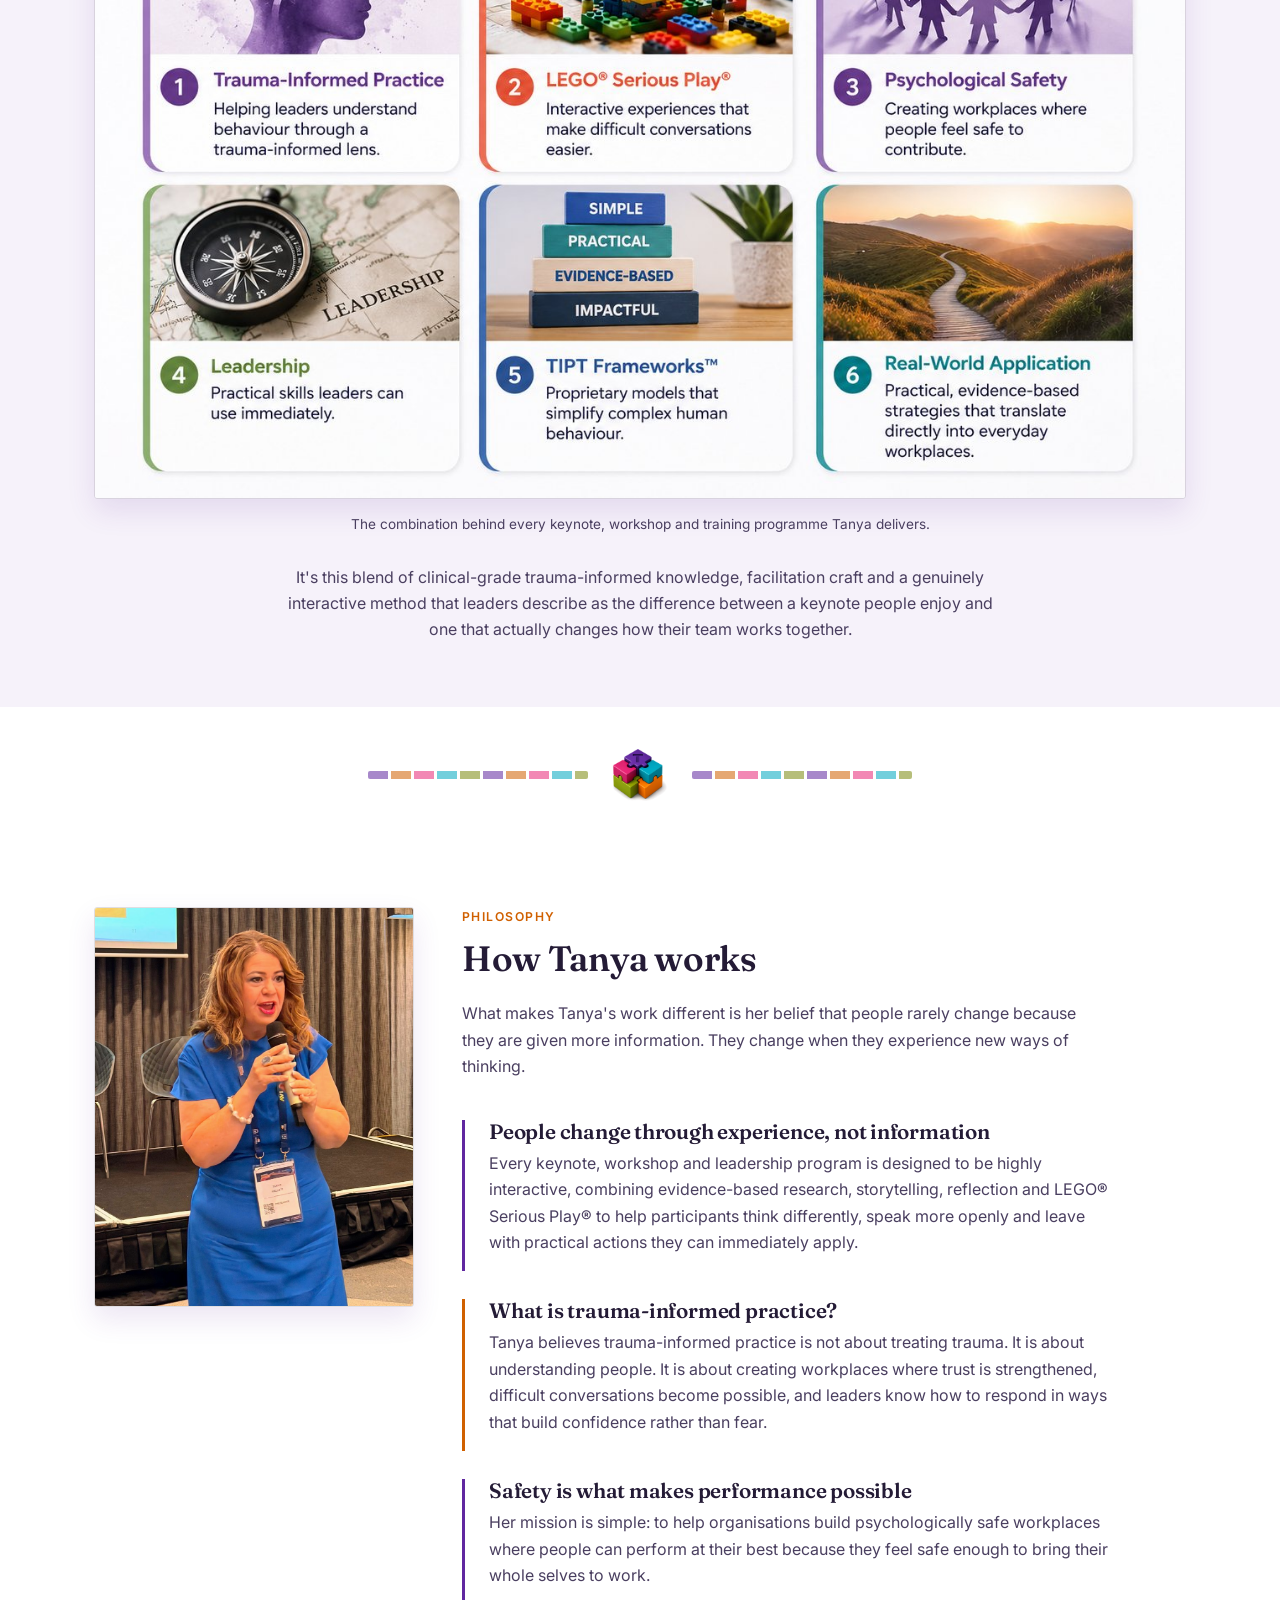
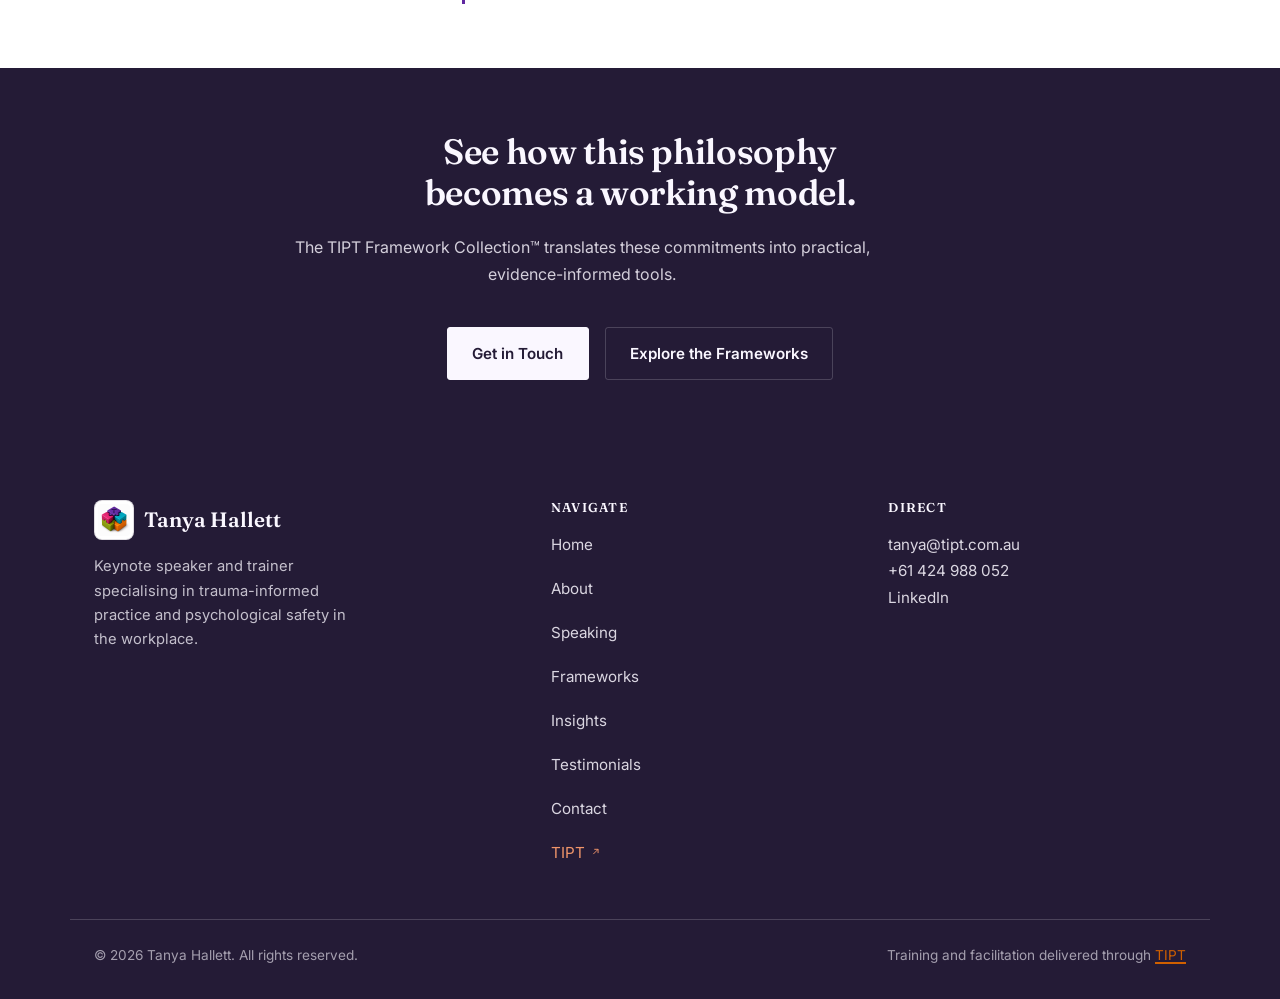
==== commit e67c9810: "Remove duplicate FAQ sections; question-ify existing headings instead The "Common Questions" blocks " ====
--- a/about.html
+++ b/about.html
@@ -47,10 +47,10 @@
   "mainEntity": [
     {
       "@type": "Question",
-      "name": "Who is Tanya Hallett?",
+      "name": "What makes Tanya's work different?",
       "acceptedAnswer": {
         "@type": "Answer",
-        "text": "Tanya Hallett is an award-winning keynote speaker, trauma-informed practice specialist and founder of TIPT (Trauma-Informed Practice Training and Advisory). She has more than 20 years' experience as an educator and facilitator, and is an accredited Mental Health First Aid Instructor and certified LEGO Serious Play Facilitator."
+        "text": "Tanya is one of a small number of trauma-informed practitioners in Australia who is also accredited as a LEGO Serious Play Facilitator, a combination that turns abstract ideas like psychological safety into something people build, discuss and physically see, rather than simply hear about."
       }
     },
     {
@@ -58,15 +58,7 @@
       "name": "What is trauma-informed practice?",
       "acceptedAnswer": {
         "@type": "Answer",
-        "text": "Trauma-informed practice isn't about treating trauma directly — it's about understanding people. It means creating workplaces where trust is strengthened, difficult conversations become possible, and leaders know how to respond in ways that build confidence rather than fear."
-      }
-    },
-    {
-      "@type": "Question",
-      "name": "What makes Tanya's approach different?",
-      "acceptedAnswer": {
-        "@type": "Answer",
-        "text": "Tanya is one of a small number of trauma-informed practitioners in Australia who is also accredited as a LEGO Serious Play Facilitator — a combination that turns abstract ideas like psychological safety into something people build, discuss and physically see, rather than simply hear about."
+        "text": "Trauma-informed practice is not about treating trauma. It is about understanding people. It is about creating workplaces where trust is strengthened, difficult conversations become possible, and leaders know how to respond in ways that build confidence rather than fear."
       }
     }
   ]
@@ -126,34 +118,11 @@
     </div>
   </section>
 
-  <section class="block" id="faq">
-    <div class="container">
-      <div class="section-head">
-        <span class="kicker">Common Questions</span>
-        <h2>About Tanya, quickly</h2>
-      </div>
-      <div class="principle-list">
-        <div class="principle">
-          <h3>Who is Tanya Hallett?</h3>
-          <p>Tanya Hallett is an award-winning keynote speaker, trauma-informed practice specialist and founder of TIPT (Trauma-Informed Practice Training and Advisory). She has more than 20 years' experience as an educator and facilitator, and is an accredited Mental Health First Aid Instructor and certified LEGO&reg; Serious Play&reg; Facilitator.</p>
-        </div>
-        <div class="principle orange">
-          <h3>What is trauma-informed practice?</h3>
-          <p>Trauma-informed practice isn't about treating trauma directly &mdash; it's about understanding people. It means creating workplaces where trust is strengthened, difficult conversations become possible, and leaders know how to respond in ways that build confidence rather than fear.</p>
-        </div>
-        <div class="principle">
-          <h3>What makes Tanya's approach different?</h3>
-          <p>Tanya is one of a small number of trauma-informed practitioners in Australia who is also accredited as a LEGO&reg; Serious Play&reg; Facilitator &mdash; a combination that turns abstract ideas like psychological safety into something people build, discuss and physically see, rather than simply hear about.</p>
-        </div>
-      </div>
-    </div>
-  </section>
-
   <section class="block panel">
     <div class="container">
       <div class="section-head">
         <span class="kicker">The Differentiator</span>
-        <h2>What makes Tanya's work different</h2>
+        <h2>What makes Tanya's work different?</h2>
         <p>Tanya is one of a small number of trauma-informed practitioners in Australia who is also accredited as a LEGO&reg; Serious Play&reg; Facilitator, a combination that turns abstract ideas like psychological safety into something people build, discuss and physically see, rather than simply hear about.</p>
       </div>
       <figure class="differentiator-figure">
@@ -184,7 +153,7 @@
               <p>Every keynote, workshop and leadership program is designed to be highly interactive, combining evidence-based research, storytelling, reflection and LEGO&reg; Serious Play&reg; to help participants think differently, speak more openly and leave with practical actions they can immediately apply.</p>
             </div>
             <div class="principle orange">
-              <h3>Trauma-informed practice is about understanding people</h3>
+              <h3>What is trauma-informed practice?</h3>
               <p>Tanya believes trauma-informed practice is not about treating trauma. It is about understanding people. It is about creating workplaces where trust is strengthened, difficult conversations become possible, and leaders know how to respond in ways that build confidence rather than fear.</p>
             </div>
             <div class="principle">
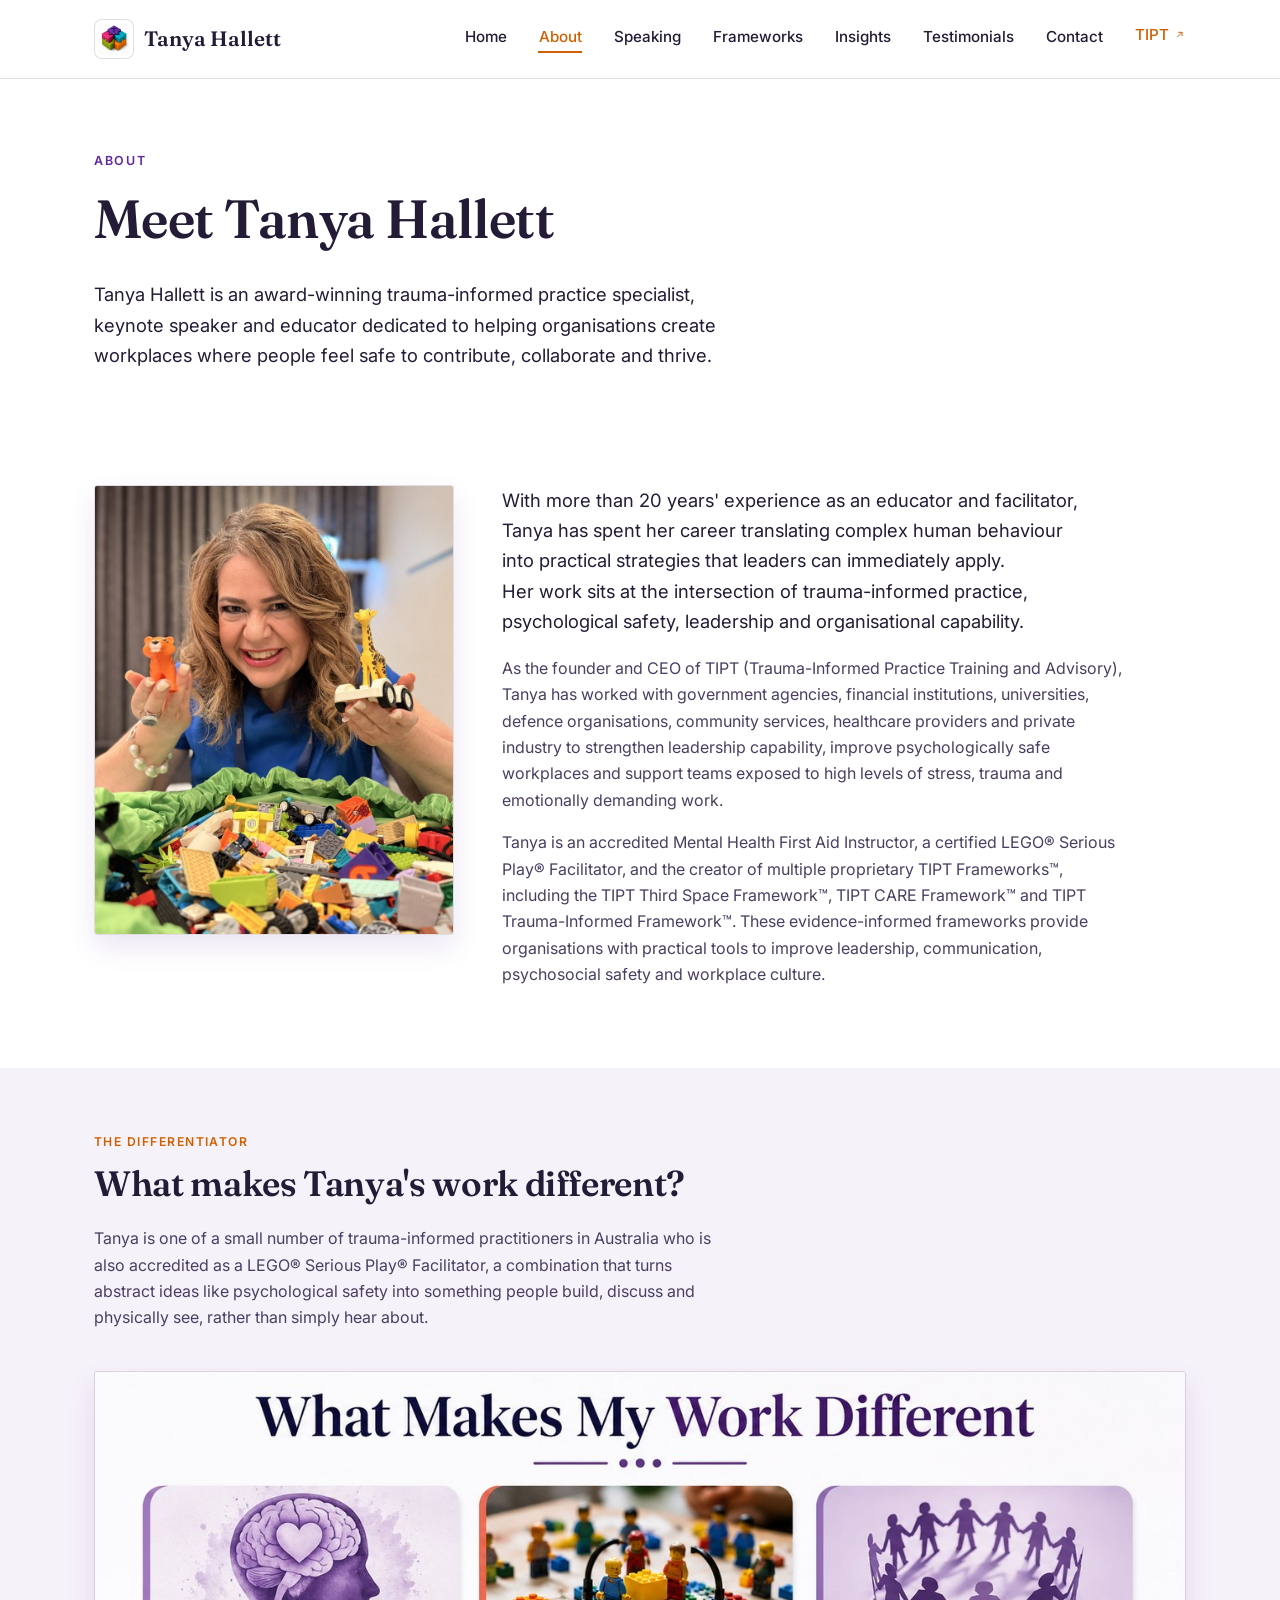
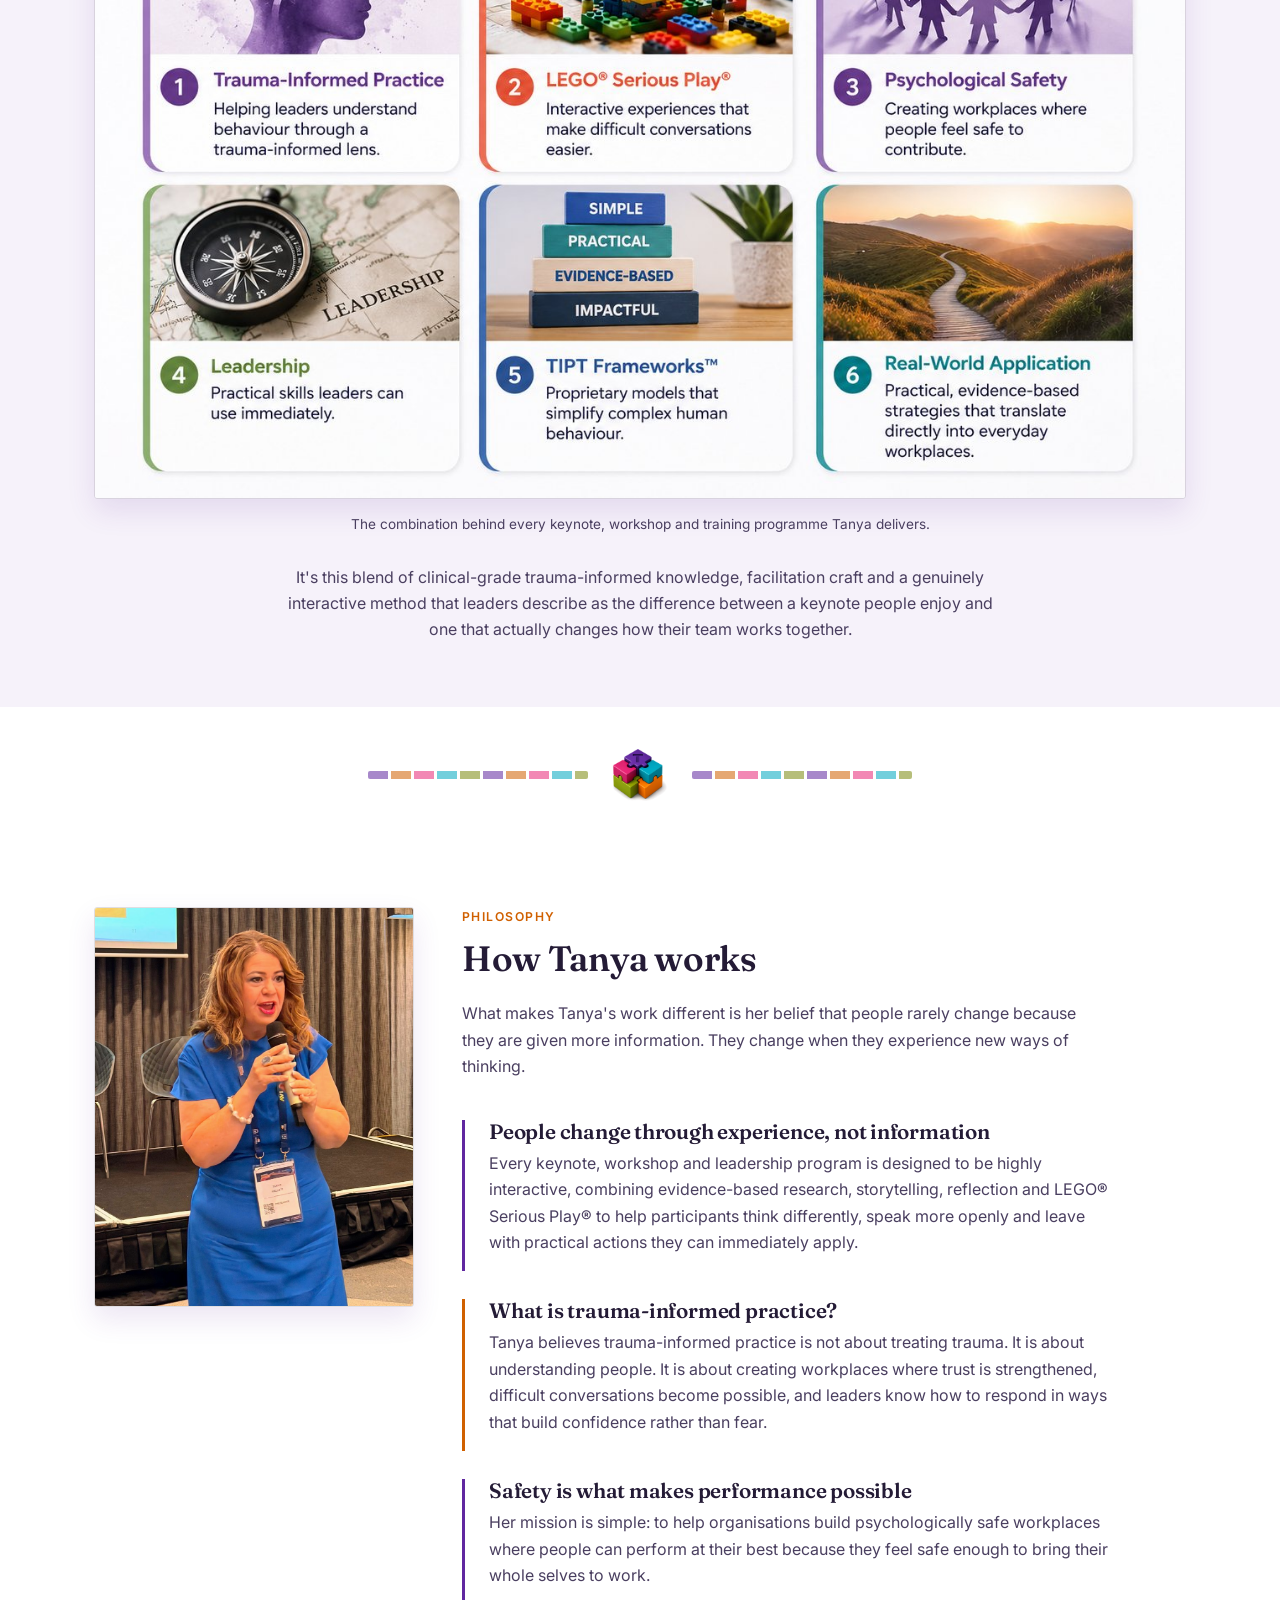
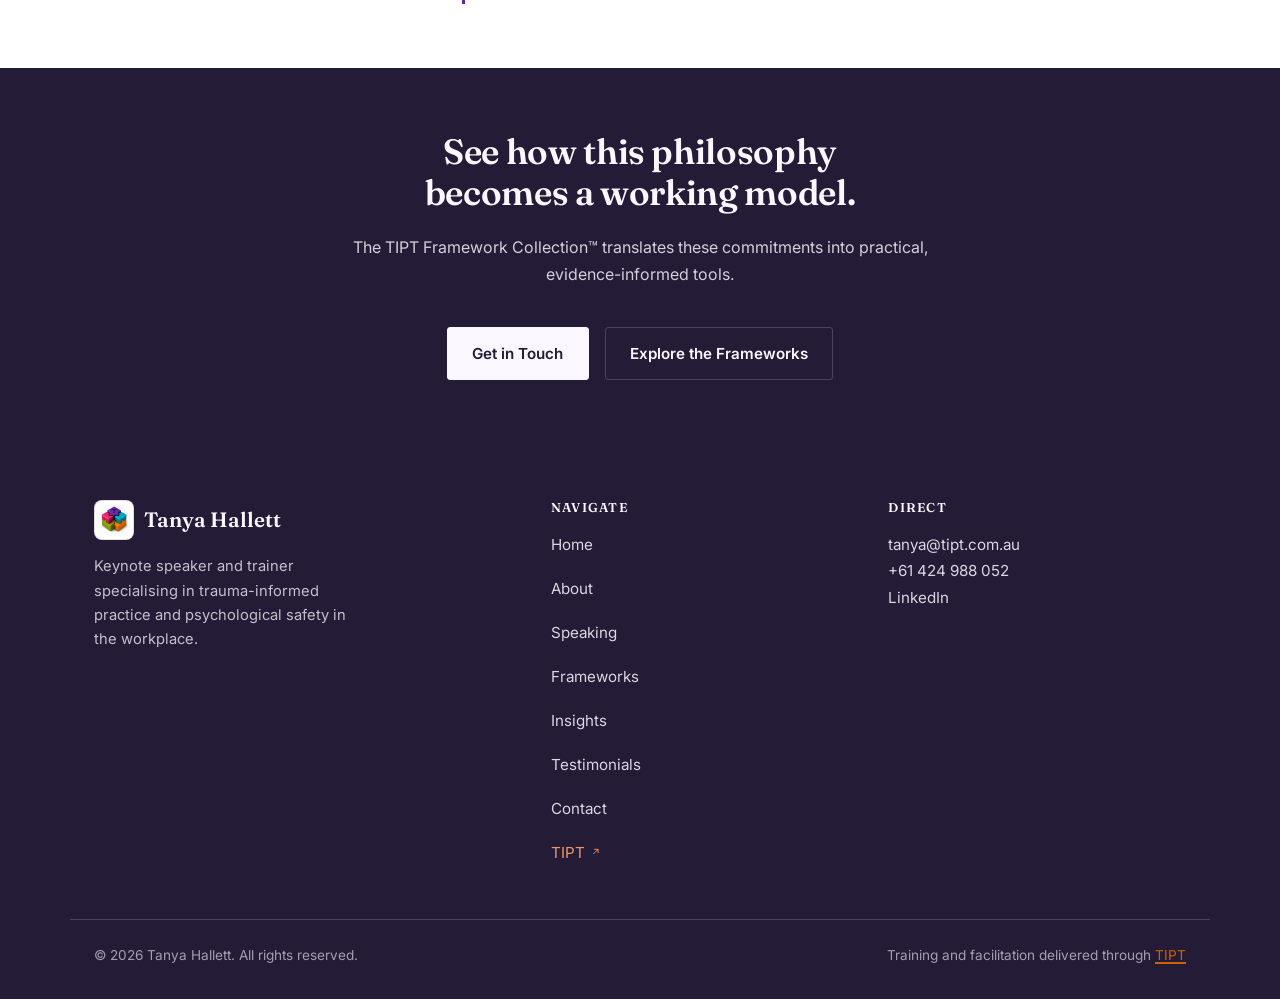
==== commit 1f662ecb: "Bump stylesheet to v7 for cache-busting, drop sign-up copy on thank-you style-v6.css had been edited" ====
--- a/about.html
+++ b/about.html
@@ -19,7 +19,7 @@
 <link rel="preconnect" href="https://fonts.googleapis.com">
 <link rel="preconnect" href="https://fonts.gstatic.com" crossorigin>
 <link href="https://fonts.googleapis.com/css2?family=Fraunces:opsz,wght@9..144,400;9..144,500;9..144,600;9..144,700&family=Inter:wght@400;500;600;700&display=swap" rel="stylesheet">
-<link rel="stylesheet" href="css/style-v4.css">
+<link rel="stylesheet" href="css/style-v7.css">
 <script type="application/ld+json">
 {
   "@context": "https://schema.org",
--- a/css/style-v7.css
+++ b/css/style-v7.css
@@ -0,0 +1,1249 @@
+/* ==========================================================================
+   Tanya Hallett: design tokens & base
+   ========================================================================== */
+
+:root {
+  --ink: #241B36;
+  --ink-soft: #4A3F60;
+  --paper: #FFFFFF;
+  --panel: #F6F2FA;
+  --purple: #6028A0;
+  --purple-dark: #45197A;
+  --orange: #D06000;
+  --orange-dark: #A34C00;
+  --pink: #E82878;
+  --pink-dark: #B81D5D;
+  --teal: #00A8C0;
+  --teal-dark: #007A8C;
+  --green: #7C8A0E;
+  --green-dark: #5E6A0A;
+  --on-dark-accent: #F0956A;
+  --cream: #FAF7FF;
+  --border: rgba(36, 27, 54, 0.14);
+  --border-on-dark: rgba(250, 247, 255, 0.18);
+  --shadow: 0 12px 28px rgba(96, 40, 160, 0.12);
+  --radius: 3px;
+  --max-width: 1140px;
+  --font-display: 'Fraunces', Georgia, 'Times New Roman', serif;
+  --font-body: 'Inter', -apple-system, BlinkMacSystemFont, 'Segoe UI', sans-serif;
+  --speed: 180ms;
+}
+
+* , *::before, *::after { box-sizing: border-box; }
+
+html { scroll-behavior: smooth; }
+
+@media (prefers-reduced-motion: reduce) {
+  html { scroll-behavior: auto; }
+  * , *::before, *::after {
+    animation-duration: 0.01ms !important;
+    animation-iteration-count: 1 !important;
+    transition-duration: 0.01ms !important;
+    scroll-behavior: auto !important;
+  }
+}
+
+body {
+  margin: 0;
+  background: var(--paper);
+  color: var(--ink);
+  font-family: var(--font-body);
+  font-size: 1rem;
+  line-height: 1.65;
+  -webkit-font-smoothing: antialiased;
+}
+
+body.nav-open { overflow: hidden; }
+
+h1, h2, h3, h4 {
+  font-family: var(--font-display);
+  font-weight: 600;
+  line-height: 1.15;
+  letter-spacing: -0.01em;
+  margin: 0 0 0.6em;
+  color: var(--ink);
+}
+
+h1 { font-size: clamp(2.1rem, 4.2vw, 3.4rem); font-weight: 600; }
+h2 { font-size: clamp(1.6rem, 2.8vw, 2.2rem); }
+h3 { font-size: 1.3rem; }
+h4 { font-size: 1.05rem; }
+
+p { margin: 0 0 1em; color: var(--ink-soft); max-width: 62ch; }
+p.lede { font-size: 1.15rem; color: var(--ink); max-width: 58ch; }
+
+.lede,
+.hero p,
+h1, h2, h3 {
+  text-wrap: balance;
+}
+
+.urgency-banner p,
+.topic-availability,
+p.lede + p,
+.cta-band p {
+  text-wrap: pretty;
+}
+
+a { color: var(--purple); text-decoration-thickness: 1.5px; text-underline-offset: 2px; }
+a:hover { color: var(--purple-dark); }
+
+.cta-inline { white-space: nowrap; }
+
+ul, ol { padding-left: 1.2em; color: var(--ink-soft); }
+li { margin-bottom: 0.4em; }
+
+img, svg { max-width: 100%; display: block; }
+
+.container {
+  max-width: var(--max-width);
+  margin-inline: auto;
+  padding-inline: 1.5rem;
+}
+
+/* Visible keyboard focus everywhere */
+a:focus-visible,
+button:focus-visible,
+input:focus-visible,
+textarea:focus-visible,
+[tabindex]:focus-visible {
+  outline: 3px solid var(--orange);
+  outline-offset: 3px;
+  border-radius: 2px;
+}
+
+.skip-link {
+  position: absolute;
+  left: -9999px;
+  top: 0;
+  background: var(--ink);
+  color: var(--cream);
+  padding: 0.75em 1.25em;
+  z-index: 1000;
+  border-radius: 0 0 var(--radius) 0;
+}
+.skip-link:focus {
+  left: 0;
+}
+
+/* ==========================================================================
+   Buttons
+   ========================================================================== */
+
+.btn {
+  display: inline-flex;
+  align-items: center;
+  gap: 0.5em;
+  font-family: var(--font-body);
+  font-weight: 600;
+  font-size: 0.95rem;
+  padding: 0.85em 1.6em;
+  border-radius: var(--radius);
+  text-decoration: none;
+  border: 1.5px solid transparent;
+  cursor: pointer;
+  transition: background var(--speed) ease, color var(--speed) ease, border-color var(--speed) ease, transform var(--speed) ease;
+}
+.btn:hover { transform: translateY(-1px); }
+
+.btn-primary {
+  background: var(--purple);
+  color: var(--cream);
+  border-color: var(--purple);
+}
+.btn-primary:hover { background: var(--purple-dark); color: var(--cream); border-color: var(--purple-dark); }
+
+.btn-secondary {
+  background: transparent;
+  color: var(--ink);
+  border-color: var(--ink);
+}
+.btn-secondary:hover { background: var(--ink); color: var(--cream); }
+
+.btn.btn-on-dark {
+  background: var(--cream);
+  color: var(--ink);
+  border-color: var(--cream);
+}
+.btn.btn-on-dark:hover { background: transparent; color: var(--cream); }
+
+.btn-outline-on-dark {
+  background: transparent;
+  color: var(--cream);
+  border-color: var(--border-on-dark);
+}
+.btn-outline-on-dark:hover { background: var(--border-on-dark); }
+
+.cta-row { display: flex; flex-wrap: wrap; gap: 1rem; margin-top: 1.75rem; }
+
+/* ==========================================================================
+   Header / Nav
+   ========================================================================== */
+
+.site-header {
+  position: sticky;
+  top: 0;
+  z-index: 200;
+  background: var(--paper);
+  border-bottom: 1px solid var(--border);
+}
+
+.header-inner {
+  display: flex;
+  align-items: center;
+  justify-content: space-between;
+  padding-block: 1.1rem;
+  gap: 1rem;
+}
+
+.logo {
+  font-family: var(--font-display);
+  font-weight: 600;
+  font-size: 1.3rem;
+  color: var(--ink);
+  text-decoration: none;
+  display: flex;
+  align-items: center;
+  gap: 0.6rem;
+}
+.logo:hover { color: var(--purple); }
+.logo-mark {
+  width: 40px;
+  height: 40px;
+  flex-shrink: 0;
+  background: #FFFFFF;
+  border-radius: 8px;
+  padding: 3px;
+  border: 1px solid var(--border);
+}
+
+.primary-nav ul {
+  display: flex;
+  align-items: center;
+  gap: 1.9rem;
+  list-style: none;
+  margin: 0;
+  padding: 0;
+}
+
+.primary-nav a {
+  color: var(--ink);
+  text-decoration: none;
+  font-weight: 500;
+  font-size: 0.95rem;
+  padding: 0.3rem 0.05rem;
+  border-bottom: 2px solid transparent;
+  transition: border-color var(--speed) ease, color var(--speed) ease;
+}
+.primary-nav a:hover,
+.primary-nav a:focus-visible { border-bottom-color: var(--purple); }
+.primary-nav a.active { border-bottom-color: var(--orange); color: var(--orange); }
+
+.external-link {
+  display: inline-flex !important;
+  align-items: center;
+  gap: 0.35em;
+  color: var(--orange) !important;
+}
+.external-link:hover,
+.external-link:focus-visible { border-bottom-color: var(--orange) !important; color: var(--orange-dark) !important; }
+.external-link svg { width: 0.75em; height: 0.75em; }
+
+.nav-toggle {
+  display: none;
+  flex-direction: column;
+  justify-content: center;
+  gap: 5px;
+  width: 42px;
+  height: 42px;
+  background: transparent;
+  border: 1.5px solid var(--border);
+  border-radius: var(--radius);
+  cursor: pointer;
+  padding: 0;
+}
+.nav-toggle span {
+  display: block;
+  width: 20px;
+  height: 2px;
+  background: var(--ink);
+  margin-inline: auto;
+  transition: transform var(--speed) ease, opacity var(--speed) ease;
+}
+.nav-toggle[aria-expanded="true"] span:nth-child(1) { transform: translateY(7px) rotate(45deg); }
+.nav-toggle[aria-expanded="true"] span:nth-child(2) { opacity: 0; }
+.nav-toggle[aria-expanded="true"] span:nth-child(3) { transform: translateY(-7px) rotate(-45deg); }
+
+@media (max-width: 860px) {
+  .nav-toggle { display: flex; }
+
+  .primary-nav {
+    position: fixed;
+    inset: 0 0 0 32%;
+    z-index: 195;
+    background: var(--ink);
+    padding: 6rem 2rem 2rem;
+    transform: translateX(100%);
+    transition: transform var(--speed) ease;
+    overflow-y: auto;
+  }
+  .primary-nav.is-open { transform: translateX(0); }
+
+  .primary-nav ul {
+    flex-direction: column;
+    align-items: flex-start;
+    gap: 1.5rem;
+  }
+  .primary-nav a { color: var(--cream); font-size: 1.15rem; }
+  .primary-nav a.active { color: var(--orange); }
+  .external-link { color: var(--on-dark-accent) !important; }
+
+  .nav-backdrop {
+    display: none;
+    position: fixed;
+    inset: 0;
+    background: rgba(36, 27, 54, 0.4);
+    z-index: 190;
+  }
+  .nav-backdrop.is-open { display: block; }
+}
+
+/* ==========================================================================
+   Urgency banner
+   ========================================================================== */
+
+.urgency-banner {
+  background: var(--orange);
+  color: #fff;
+}
+.urgency-banner .container {
+  padding-block: 0.75rem;
+  text-align: center;
+}
+.urgency-banner p {
+  margin: 0;
+  font-size: 0.92rem;
+  font-weight: 600;
+}
+.urgency-banner a {
+  color: #fff;
+  text-decoration: underline;
+  text-underline-offset: 2px;
+}
+.urgency-banner a:hover { color: var(--cream); }
+
+/* ==========================================================================
+   Logo motif
+   ========================================================================== */
+
+.rings-divider {
+  display: flex;
+  align-items: center;
+  justify-content: center;
+  gap: 1.5rem;
+  padding: 2.5rem 0;
+}
+.rings-divider::before,
+.rings-divider::after {
+  content: "";
+  flex: 1 1 auto;
+  max-width: 220px;
+  height: 8px;
+  border-radius: 2px;
+  opacity: 0.55;
+  background-image: repeating-linear-gradient(
+    90deg,
+    var(--purple) 0 20px,
+    transparent 20px 23px,
+    var(--orange) 23px 43px,
+    transparent 43px 46px,
+    var(--pink) 46px 66px,
+    transparent 66px 69px,
+    var(--teal) 69px 89px,
+    transparent 89px 92px,
+    var(--green) 92px 112px,
+    transparent 112px 115px
+  );
+  background-size: 115px 8px;
+}
+.rings-divider img { width: 56px; height: 56px; object-fit: contain; flex-shrink: 0; }
+@media (max-width: 640px) {
+  .rings-divider::before, .rings-divider::after { max-width: 48px; }
+}
+
+.hero-logo {
+  width: min(240px, 55vw);
+  height: auto;
+  margin-inline: auto;
+}
+
+.hero-photo {
+  width: min(340px, 70vw);
+  height: auto;
+  aspect-ratio: 4 / 5;
+  object-fit: cover;
+  object-position: 50% 12%;
+  border-radius: var(--radius);
+  border: 1px solid var(--border);
+  box-shadow: var(--shadow);
+  margin-inline: auto;
+}
+
+/* ==========================================================================
+   Hero
+   ========================================================================== */
+
+.hero {
+  padding-block: 4.5rem 4rem;
+}
+.hero-grid {
+  display: grid;
+  grid-template-columns: 1.1fr 0.7fr;
+  gap: 3rem;
+  align-items: center;
+}
+.hero-eyebrow {
+  text-transform: uppercase;
+  letter-spacing: 0.14em;
+  font-size: 0.78rem;
+  font-weight: 600;
+  color: var(--purple);
+  margin-bottom: 1rem;
+  display: block;
+}
+.hero h1 { margin-bottom: 0.55em; }
+
+@media (max-width: 860px) {
+  .hero-grid { grid-template-columns: 1fr; text-align: left; }
+  .hero-logo { display: none; }
+  .hero-photo { width: min(260px, 60vw); order: -1; }
+}
+
+/* ==========================================================================
+   Sections & panels
+   ========================================================================== */
+
+section.block { padding-block: 4rem; }
+.panel { background: var(--panel); }
+.dark {
+  background: var(--ink);
+  color: var(--cream);
+}
+.dark h1, .dark h2, .dark h3, .dark h4 { color: var(--cream); }
+.dark p { color: rgba(250, 247, 255, 0.82); }
+.dark a { color: var(--cream); }
+
+.section-head { max-width: 46rem; margin-bottom: 2.5rem; }
+.section-head.center { margin-inline: auto; text-align: center; }
+.section-head.center p { margin-inline: auto; }
+.kicker {
+  text-transform: uppercase;
+  letter-spacing: 0.12em;
+  font-size: 0.76rem;
+  font-weight: 600;
+  color: var(--orange);
+  display: block;
+  margin-bottom: 0.75rem;
+}
+.dark .kicker { color: var(--on-dark-accent); }
+
+/* ==========================================================================
+   Cards & grids
+   ========================================================================== */
+
+.grid {
+  display: grid;
+  gap: 1.75rem;
+}
+.grid-3 { grid-template-columns: repeat(3, 1fr); }
+.grid-2 { grid-template-columns: repeat(2, 1fr); }
+
+.topics-footnote {
+  margin-top: 2.25rem;
+  padding-top: 1.75rem;
+  border-top: 1px solid var(--border);
+  color: var(--ink-soft);
+}
+@media (max-width: 860px) {
+  .grid-3, .grid-2 { grid-template-columns: 1fr; }
+}
+
+.card {
+  position: relative;
+  background: var(--cream);
+  border: 1px solid var(--border);
+  border-top: 3px solid var(--purple);
+  border-radius: var(--radius);
+  padding: 1.9rem 1.75rem;
+}
+
+.card-badge {
+  position: absolute;
+  top: -0.7rem;
+  right: 1.25rem;
+  background: var(--orange);
+  color: #fff;
+  font-size: 0.7rem;
+  font-weight: 700;
+  text-transform: uppercase;
+  letter-spacing: 0.05em;
+  padding: 0.35em 0.85em;
+  border-radius: 999px;
+  box-shadow: var(--shadow);
+}
+.card h3 { margin-bottom: 0.5em; }
+.card p:last-child { margin-bottom: 0; }
+.card .tag {
+  display: inline-block;
+  font-size: 0.75rem;
+  font-weight: 600;
+  text-transform: uppercase;
+  letter-spacing: 0.06em;
+  color: var(--purple);
+  background: rgba(96, 40, 160, 0.08);
+  padding: 0.25em 0.65em;
+  border-radius: 999px;
+  margin-bottom: 0.9em;
+}
+
+.card-orange { border-top-color: var(--orange); }
+.card-orange .tag { color: var(--orange); background: rgba(208, 96, 0, 0.09); }
+
+.card-pink { border-top-color: var(--pink); }
+.card-pink .tag { color: var(--pink-dark); background: rgba(232, 40, 120, 0.09); }
+
+.card-teal { border-top-color: var(--teal); }
+.card-teal .tag { color: var(--teal-dark); background: rgba(0, 168, 192, 0.1); }
+
+.card-green { border-top-color: var(--green); }
+.card-green .tag { color: var(--green-dark); background: rgba(124, 138, 14, 0.1); }
+
+.card-link {
+  display: inline-block;
+  margin-top: 0.75rem;
+  font-weight: 600;
+  font-size: 0.92rem;
+}
+
+.card-links {
+  display: flex;
+  flex-wrap: wrap;
+  align-items: center;
+  gap: 0.4rem 1.1rem;
+}
+.card-links .card-link { margin-top: 0; }
+.card-link-muted { color: var(--ink-soft); }
+.card-link-muted:hover { color: var(--ink); }
+
+/* ==========================================================================
+   Keynote accordion
+   ========================================================================== */
+
+.keynote-accordion {
+  display: flex;
+  flex-direction: column;
+  gap: 1.25rem;
+  margin-top: 1.5rem;
+}
+
+.keynote-accordion-item {
+  background: var(--cream);
+  border: 1px solid var(--border);
+  border-top: 3px solid var(--purple);
+  border-radius: var(--radius);
+}
+
+.keynote-accordion-item summary {
+  position: relative;
+  list-style: none;
+  cursor: pointer;
+  padding: 1.9rem 3rem 1.9rem 1.75rem;
+}
+.keynote-accordion-item summary::-webkit-details-marker,
+.keynote-accordion-item summary::marker { display: none; content: ""; }
+.keynote-accordion-item summary .tag {
+  display: inline-block;
+  font-size: 0.75rem;
+  font-weight: 600;
+  text-transform: uppercase;
+  letter-spacing: 0.06em;
+  color: var(--purple);
+  background: rgba(96, 40, 160, 0.08);
+  padding: 0.25em 0.65em;
+  border-radius: 999px;
+  margin-bottom: 0.9em;
+}
+.keynote-accordion-item summary h3 { margin-bottom: 0.5em; }
+.keynote-accordion-item summary .lede { font-size: 1rem; color: var(--ink-soft); margin-bottom: 0; max-width: 46rem; }
+
+.accordion-icon {
+  position: absolute;
+  top: 1.9rem;
+  right: 1.75rem;
+  width: 1.1rem;
+  height: 1.1rem;
+}
+.accordion-icon::before,
+.accordion-icon::after {
+  content: "";
+  position: absolute;
+  background: var(--orange);
+  transition: transform var(--speed) ease;
+}
+.accordion-icon::before { top: 50%; left: 0; width: 100%; height: 2px; transform: translateY(-50%); }
+.accordion-icon::after { left: 50%; top: 0; width: 2px; height: 100%; transform: translateX(-50%); }
+.keynote-accordion-item[open] .accordion-icon::after { transform: translateX(-50%) scaleY(0); }
+
+.keynote-accordion-item.card-orange { border-top-color: var(--orange); }
+.keynote-accordion-item.card-orange summary .tag { color: var(--orange); background: rgba(208, 96, 0, 0.09); }
+.keynote-accordion-item.card-pink { border-top-color: var(--pink); }
+.keynote-accordion-item.card-pink summary .tag { color: var(--pink-dark); background: rgba(232, 40, 120, 0.09); }
+.keynote-accordion-item.card-teal { border-top-color: var(--teal); }
+.keynote-accordion-item.card-teal summary .tag { color: var(--teal-dark); background: rgba(0, 168, 192, 0.1); }
+.keynote-accordion-item.card-green { border-top-color: var(--green); }
+.keynote-accordion-item.card-green summary .tag { color: var(--green-dark); background: rgba(124, 138, 14, 0.1); }
+
+.keynote-accordion-body {
+  padding: 0 1.75rem 1.9rem;
+  max-width: 46rem;
+}
+.keynote-accordion-body h4 { margin-top: 1.75rem; margin-bottom: 0.75rem; }
+
+/* ==========================================================================
+   FAQ accordion
+   ========================================================================== */
+
+.faq-item {
+  background: var(--cream);
+  border: 1px solid var(--border);
+  border-radius: var(--radius);
+  padding: 1.25rem 1.5rem;
+}
+.faq-item + .faq-item { margin-top: 1rem; }
+.faq-item summary {
+  cursor: pointer;
+  list-style: none;
+  display: flex;
+  align-items: center;
+  justify-content: space-between;
+  gap: 1rem;
+  font-family: var(--font-display);
+  font-weight: 600;
+  color: var(--ink);
+  font-size: 1.05rem;
+}
+.faq-item summary::-webkit-details-marker,
+.faq-item summary::marker { display: none; content: ""; }
+.faq-item summary::after {
+  content: "+";
+  font-size: 1.4rem;
+  line-height: 1;
+  color: var(--orange);
+  flex-shrink: 0;
+  transition: transform var(--speed) ease;
+}
+.faq-item[open] summary::after { transform: rotate(45deg); }
+.faq-item p { margin-top: 0.9rem; margin-bottom: 0; }
+
+/* ==========================================================================
+   Testimonials
+   ========================================================================== */
+
+.testimonial-card {
+  background: var(--cream);
+  border: 1px solid var(--border);
+  border-radius: var(--radius);
+  padding: 2rem 1.9rem;
+  display: flex;
+  flex-direction: column;
+}
+.testimonial-quote {
+  font-family: var(--font-display);
+  font-size: 1.2rem;
+  color: var(--ink);
+  margin-bottom: 1.25rem;
+  line-height: 1.5;
+}
+.testimonial-quote::before { content: "\201C"; color: var(--orange); }
+.testimonial-quote::after { content: "\201D"; color: var(--orange); }
+.testimonial-attribution { font-size: 0.9rem; color: var(--ink-soft); margin-top: auto; }
+.testimonial-attribution strong { color: var(--ink); display: block; }
+.placeholder-flag {
+  font-size: 0.72rem;
+  text-transform: uppercase;
+  letter-spacing: 0.06em;
+  color: var(--orange);
+  font-weight: 700;
+}
+
+.press-row {
+  display: flex;
+  flex-wrap: wrap;
+  gap: 1rem;
+  margin-top: 1.5rem;
+}
+.press-chip {
+  border: 1px solid var(--border);
+  border-left: 3px solid var(--purple);
+  border-radius: var(--radius);
+  padding: 1.1rem 1.5rem;
+  font-family: var(--font-display);
+  font-weight: 600;
+  color: var(--ink-soft);
+  font-size: 1rem;
+  background: var(--cream);
+  box-shadow: 0 4px 10px rgba(36, 27, 54, 0.05);
+}
+.press-chip:nth-child(5n+2) { border-left-color: var(--orange); }
+.press-chip:nth-child(5n+3) { border-left-color: var(--pink); }
+.press-chip:nth-child(5n+4) { border-left-color: var(--teal); }
+.press-chip:nth-child(5n+5) { border-left-color: var(--green); }
+
+/* ==========================================================================
+   Video embeds & media cards
+   ========================================================================== */
+
+.video-embed-wrap {
+  max-width: 860px;
+  margin: 0 auto;
+}
+.video-embed {
+  position: relative;
+  width: 100%;
+  padding-top: 56.25%;
+  border-radius: var(--radius);
+  overflow: hidden;
+  border: 1px solid var(--border);
+  box-shadow: var(--shadow);
+  background: #000;
+}
+.video-embed iframe {
+  position: absolute;
+  inset: 0;
+  width: 100%;
+  height: 100%;
+  border: 0;
+}
+
+.video-facade {
+  display: block;
+  padding-inline: 0;
+  padding-bottom: 0;
+  margin: 0;
+  font: inherit;
+  text-align: inherit;
+  color: inherit;
+  appearance: none;
+  cursor: pointer;
+}
+.video-facade img {
+  position: absolute;
+  inset: 0;
+  width: 100%;
+  height: 100%;
+  object-fit: cover;
+}
+.video-facade .video-play svg { transition: transform var(--speed) ease; }
+.video-facade:hover .video-play svg,
+.video-facade:focus-visible .video-play svg { transform: scale(1.08); }
+
+.video-grid {
+  display: grid;
+  grid-template-columns: repeat(3, 1fr);
+  gap: 1.5rem;
+  margin-top: 2.5rem;
+}
+@media (max-width: 860px) {
+  .video-grid { grid-template-columns: repeat(2, 1fr); }
+}
+@media (max-width: 640px) {
+  .video-grid { grid-template-columns: 1fr; }
+}
+.video-card {
+  display: block;
+  background: var(--cream);
+  border: 1px solid var(--border);
+  border-radius: var(--radius);
+  overflow: hidden;
+  text-decoration: none;
+  transition: transform var(--speed) ease, box-shadow var(--speed) ease;
+}
+.video-card:hover {
+  transform: translateY(-3px);
+  box-shadow: var(--shadow);
+}
+.video-thumb {
+  position: relative;
+  display: block;
+  aspect-ratio: 16 / 9;
+  background: var(--panel);
+}
+.video-thumb img {
+  width: 100%;
+  height: 100%;
+  object-fit: cover;
+}
+.video-play {
+  position: absolute;
+  inset: 0;
+  display: flex;
+  align-items: center;
+  justify-content: center;
+}
+.video-play svg {
+  width: 3rem;
+  height: 3rem;
+  color: #fff;
+  filter: drop-shadow(0 2px 6px rgba(0, 0, 0, 0.45));
+}
+.video-info {
+  display: block;
+  padding: 1.1rem 1.25rem 1.3rem;
+}
+.video-source {
+  display: block;
+  font-size: 0.72rem;
+  text-transform: uppercase;
+  letter-spacing: 0.06em;
+  color: var(--orange);
+  font-weight: 700;
+  margin-bottom: 0.4em;
+}
+.video-title {
+  display: block;
+  font-family: var(--font-display);
+  font-weight: 600;
+  color: var(--ink);
+  font-size: 1.02rem;
+  line-height: 1.3;
+}
+
+/* ==========================================================================
+   About page bits
+   ========================================================================== */
+
+.bio-grid {
+  display: grid;
+  grid-template-columns: 360px minmax(0, 40rem);
+  gap: 3rem;
+  align-items: start;
+}
+.headshot-placeholder {
+  aspect-ratio: 4 / 5;
+  background: var(--panel);
+  border: 1px dashed var(--border);
+  border-radius: var(--radius);
+  display: flex;
+  align-items: center;
+  justify-content: center;
+  text-align: center;
+  color: var(--ink-soft);
+  font-size: 0.85rem;
+  padding: 1rem;
+}
+.headshot-photo {
+  width: 100%;
+  aspect-ratio: 4 / 5;
+  object-fit: cover;
+  object-position: 50% 20%;
+  border-radius: var(--radius);
+  border: 1px solid var(--border);
+  box-shadow: var(--shadow);
+}
+@media (max-width: 720px) {
+  .bio-grid { grid-template-columns: 1fr; }
+  .headshot-placeholder, .headshot-photo { max-width: 340px; }
+}
+
+.differentiator-figure {
+  margin: 2rem auto 0;
+}
+.differentiator-figure.figure-compact {
+  max-width: 440px;
+}
+.container > .differentiator-figure:first-child {
+  margin-top: 0;
+}
+.differentiator-figure img {
+  width: 100%;
+  height: auto;
+  border-radius: var(--radius);
+  border: 1px solid var(--border);
+  box-shadow: var(--shadow);
+}
+.differentiator-figure figcaption {
+  margin-top: 0.9rem;
+  font-size: 0.85rem;
+  color: var(--ink-soft);
+  text-align: center;
+}
+.differentiator-note {
+  max-width: 46rem;
+  margin: 1.75rem auto 0;
+  text-align: center;
+}
+
+.philosophy-grid {
+  display: grid;
+  grid-template-columns: 320px 1fr;
+  gap: 3rem;
+  align-items: start;
+}
+.philosophy-photo {
+  width: 100%;
+  aspect-ratio: 4 / 5;
+  object-fit: cover;
+  object-position: 50% 20%;
+  border-radius: var(--radius);
+  border: 1px solid var(--border);
+  box-shadow: var(--shadow);
+  position: sticky;
+  top: 6rem;
+  z-index: 1;
+}
+@media (max-width: 860px) {
+  .philosophy-grid { grid-template-columns: 1fr; }
+  .philosophy-photo { max-width: 340px; position: static; }
+}
+
+.principle-list { display: grid; gap: 1.75rem; margin-top: 1.5rem; }
+.principle {
+  border-left: 3px solid var(--purple);
+  padding-left: 1.5rem;
+}
+.principle.orange { border-left-color: var(--orange); }
+.principle h3 { margin-bottom: 0.3em; }
+
+/* ==========================================================================
+   Speaking page: format table / audience
+   ========================================================================== */
+
+.format-card { display: flex; flex-direction: column; height: 100%; }
+.format-meta {
+  list-style: none;
+  padding: 0;
+  margin: 1rem 0 0;
+  font-size: 0.9rem;
+}
+.format-meta li {
+  display: flex;
+  justify-content: space-between;
+  gap: 1rem;
+  padding: 0.5rem 0;
+  border-top: 1px solid var(--border);
+}
+.format-meta li:first-child { border-top: none; }
+.format-meta span:first-child { color: var(--ink-soft); }
+.format-meta span:last-child { color: var(--ink); font-weight: 600; text-align: right; }
+
+.audience-grid {
+  display: grid;
+  grid-template-columns: repeat(3, 1fr);
+  gap: 1rem;
+  list-style: none;
+  padding: 0;
+  margin: 0;
+}
+.audience-grid li {
+  background: var(--cream);
+  border: 1px solid var(--border);
+  border-radius: var(--radius);
+  padding: 1.1rem 1.25rem;
+  color: var(--ink);
+  font-weight: 500;
+  margin: 0;
+}
+@media (max-width: 860px) {
+  .audience-grid { grid-template-columns: repeat(2, 1fr); }
+}
+
+.sector-strip {
+  display: flex;
+  flex-wrap: wrap;
+  align-items: center;
+  justify-content: center;
+  list-style: none;
+  padding: 0;
+  margin: 0;
+  gap: 0.75rem;
+}
+.sector-strip li {
+  font-family: var(--font-display);
+  font-size: 0.95rem;
+  font-weight: 600;
+  color: #fff;
+  letter-spacing: 0.01em;
+  padding: 0.55rem 1.3rem;
+  border-radius: 999px;
+}
+.sector-strip li:nth-child(5n+1) { background: var(--purple); }
+.sector-strip li:nth-child(5n+2) { background: var(--orange); }
+.sector-strip li:nth-child(5n+3) { background: var(--pink); }
+.sector-strip li:nth-child(5n+4) { background: var(--teal); }
+.sector-strip li:nth-child(5n+5) { background: var(--green); }
+@media (max-width: 640px) {
+  .sector-strip { gap: 0.6rem; }
+  .sector-strip li { font-size: 0.88rem; padding: 0.5rem 1.05rem; }
+}
+
+.discover-grid { grid-template-columns: repeat(2, 1fr); }
+@media (max-width: 640px) {
+  .discover-grid { grid-template-columns: 1fr; }
+}
+
+.topic-enquire { margin-top: 2rem; }
+
+.topic-availability {
+  background: rgba(208, 96, 0, 0.08);
+  border: 1px solid rgba(208, 96, 0, 0.35);
+  border-left: 4px solid var(--orange);
+  border-radius: var(--radius);
+  padding: 0.9rem 1.1rem;
+  font-weight: 600;
+  color: var(--orange-dark);
+  margin: 1.5rem 0;
+}
+.topic-availability a { color: var(--orange-dark); }
+.topic-meta {
+  text-transform: uppercase;
+  letter-spacing: 0.08em;
+  font-size: 0.76rem;
+  font-weight: 600;
+  color: var(--orange);
+  margin-bottom: 0.6rem;
+}
+@media (max-width: 560px) {
+  .audience-grid { grid-template-columns: 1fr; }
+}
+
+/* ==========================================================================
+   Contact page
+   ========================================================================== */
+
+.contact-grid {
+  display: grid;
+  grid-template-columns: 1fr 1fr;
+  gap: 3.5rem;
+  align-items: start;
+}
+@media (max-width: 860px) {
+  .contact-grid { grid-template-columns: 1fr; }
+}
+
+.direct-contact {
+  background: var(--panel);
+  border-radius: var(--radius);
+  padding: 1.75rem;
+  margin-top: 1.5rem;
+}
+.direct-contact a { font-weight: 600; }
+
+form.contact-form {
+  display: flex;
+  flex-direction: column;
+  gap: 1.4rem;
+}
+.field { display: flex; flex-direction: column; gap: 0.5rem; }
+.field label { font-weight: 600; font-size: 0.92rem; color: var(--ink); }
+.field input,
+.field textarea {
+  font-family: var(--font-body);
+  font-size: 1rem;
+  padding: 0.85em 1em;
+  border: 1.5px solid var(--border);
+  border-radius: var(--radius);
+  background: var(--cream);
+  color: var(--ink);
+  resize: vertical;
+}
+.field input:focus-visible,
+.field textarea:focus-visible {
+  outline: 3px solid var(--orange);
+  outline-offset: 2px;
+  border-color: var(--purple);
+}
+.field textarea { min-height: 150px; }
+.form-note {
+  background: rgba(96, 40, 160, 0.1);
+  border: 1px solid rgba(96, 40, 160, 0.25);
+  color: var(--purple-dark);
+  padding: 1rem 1.25rem;
+  border-radius: var(--radius);
+  font-weight: 500;
+}
+.form-note[hidden] { display: none; }
+.topic-note {
+  background: var(--panel);
+  border: 1px solid var(--border);
+  border-radius: var(--radius);
+  padding: 0.85rem 1.1rem;
+  font-size: 0.92rem;
+  margin-bottom: 1.25rem;
+}
+.topic-note[hidden] { display: none; }
+.topic-note a { font-weight: 600; }
+.form-note.form-error {
+  background: rgba(208, 96, 0, 0.1);
+  border-color: rgba(208, 96, 0, 0.3);
+  color: var(--orange-dark);
+}
+
+/* ==========================================================================
+   CTA band
+   ========================================================================== */
+
+.cta-band {
+  padding-block: 4rem;
+  text-align: center;
+}
+.cta-band .section-head { margin-inline: auto; }
+.cta-band .cta-row { justify-content: center; }
+
+/* ==========================================================================
+   Footer
+   ========================================================================== */
+
+.site-footer {
+  background: var(--ink);
+  color: var(--cream);
+  padding-block: 3.5rem 2rem;
+}
+.footer-grid {
+  display: grid;
+  grid-template-columns: 1.4fr 1fr 1fr;
+  gap: 2.5rem;
+}
+.footer-brand { display: flex; flex-direction: column; gap: 0.9rem; }
+.footer-brand .logo { color: var(--cream); }
+.footer-brand .logo:hover { color: var(--on-dark-accent); }
+.footer-brand p { color: rgba(250, 247, 255, 0.75); font-size: 0.92rem; max-width: 30ch; }
+
+.footer-nav h4, .footer-contact h4 {
+  color: var(--cream);
+  font-size: 0.8rem;
+  text-transform: uppercase;
+  letter-spacing: 0.1em;
+  margin-bottom: 1rem;
+}
+.footer-nav ul { list-style: none; padding: 0; margin: 0; display: flex; flex-direction: column; gap: 0.7rem; }
+.footer-nav a, .footer-contact a {
+  color: rgba(250, 247, 255, 0.85);
+  text-decoration: none;
+  font-size: 0.95rem;
+}
+.footer-nav a:hover, .footer-contact a:hover { color: var(--cream); text-decoration: underline; }
+.footer-nav .external-link { color: var(--on-dark-accent) !important; }
+
+.footer-bottom {
+  border-top: 1px solid var(--border-on-dark);
+  margin-top: 3rem;
+  padding-top: 1.5rem;
+  display: flex;
+  justify-content: space-between;
+  flex-wrap: wrap;
+  gap: 1rem;
+  font-size: 0.85rem;
+  color: rgba(250, 247, 255, 0.6);
+}
+
+@media (max-width: 720px) {
+  .footer-grid { grid-template-columns: 1fr; gap: 2rem; }
+}
+
+/* ==========================================================================
+   Insights: gated download (Practice Insight series)
+   ========================================================================== */
+
+#signup-form { scroll-margin-top: 5.5rem; }
+
+.insight-teaser {
+  max-width: 50rem;
+  margin-inline: auto;
+}
+.insight-teaser .cta-row { margin-top: 2rem; }
+
+.insight-checklist {
+  list-style: none;
+  padding: 0;
+  margin: 1.25rem 0 0;
+  display: grid;
+  gap: 0.85rem;
+}
+.insight-checklist li {
+  position: relative;
+  padding-left: 1.75rem;
+  color: var(--ink-soft);
+  margin: 0;
+}
+.insight-checklist li::before {
+  content: "";
+  position: absolute;
+  left: 0;
+  top: 0.4em;
+  width: 0.85rem;
+  height: 0.85rem;
+  border-radius: 3px;
+  background: var(--teal);
+}
+
+.insight-form-panel {
+  border-top-color: var(--teal);
+  max-width: 34rem;
+  margin-inline: auto;
+}
+.insight-form-panel .tag { color: var(--teal-dark); background: rgba(0, 168, 192, 0.1); }
+.insight-form-panel h3 { margin-bottom: 0.3em; }
+.insight-form-panel > p { margin-bottom: 1.5rem; }
+
+.mc-form { display: flex; flex-direction: column; gap: 1.2rem; }
+.mc-form .field input { width: 100%; }
+.mc-form .asterisk { color: var(--orange); }
+.mc-honeypot { position: absolute; left: -5000px; top: auto; }
+
+.mc-responses .response {
+  border-radius: var(--radius);
+  padding: 0.9rem 1.1rem;
+  font-weight: 500;
+  margin: 0;
+}
+.mc-responses .response[hidden] { display: none; }
+#mce-error-response {
+  background: rgba(208, 96, 0, 0.1);
+  border: 1px solid rgba(208, 96, 0, 0.3);
+  color: var(--orange-dark);
+}
+#mce-success-response {
+  background: rgba(96, 40, 160, 0.1);
+  border: 1px solid rgba(96, 40, 160, 0.25);
+  color: var(--purple-dark);
+}
+
+.mc-branding {
+  margin-top: 1.5rem;
+  padding-top: 1.25rem;
+  border-top: 1px solid var(--border);
+  text-align: center;
+}
+.mc-branding img { max-width: 130px; margin-inline: auto; opacity: 0.65; }
+
+/* ==========================================================================
+   Thank-you page
+   ========================================================================== */
+
+.thankyou-card {
+  max-width: 30rem;
+  margin: 0 auto;
+  text-align: center;
+}
+.thankyou-card .tag { margin-bottom: 0.9em; }
+.thankyou-card .btn { margin-top: 0.75rem; }
+.thankyou-back { text-align: center; margin-top: 2rem; }
+
+.insight-library {
+  display: flex;
+  flex-direction: column;
+  gap: 1.5rem;
+  max-width: 700px;
+  margin: 0 auto;
+}
+.insight-library .btn { margin-top: 0.75rem; }
